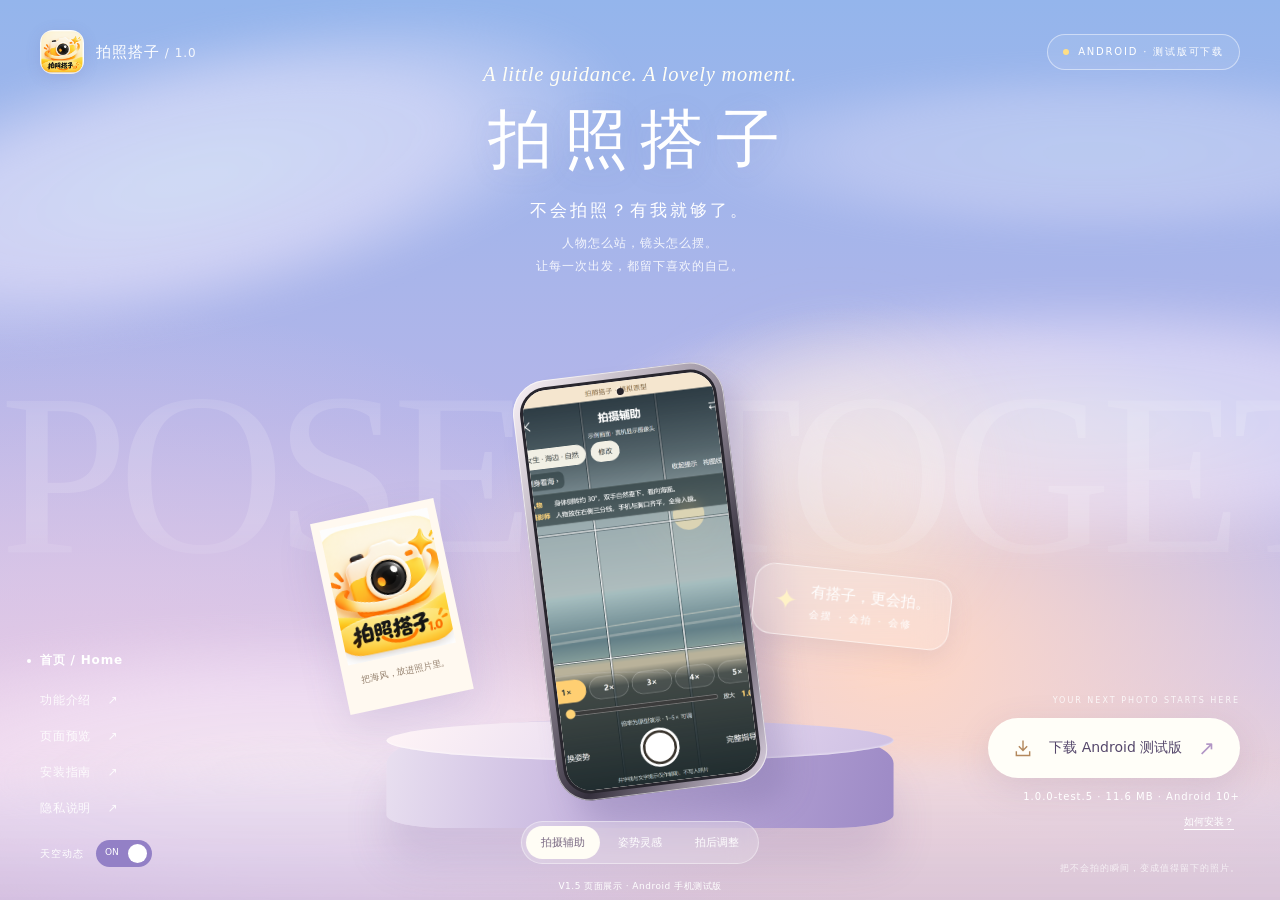
==== index.html @ 0b6800fc "Serve official website from the configured GitHub Pages root" ====
<!doctype html>
<html lang="zh-CN"><head><meta charset="utf-8"><meta name="viewport" content="width=device-width,initial-scale=1,viewport-fit=cover"><meta name="theme-color" content="#aca8df"><meta name="description" content="拍照搭子1.0，不会拍照？有我就够了。了解 Android V1 的姿势推荐、构图辅助和拍后调整，查看原型预览与安装包发布状态。"><title>拍照搭子1.0 · 不会拍照？有我就够了。</title><link rel="icon" href="assets/icon.png"><link rel="stylesheet" href="style.css"></head>
<body><main class="stage" id="home"><div class="sky" aria-hidden="true"><div class="cloud c1"></div><div class="cloud c2"></div><div class="cloud c3"></div><div class="cloud c4"></div><div class="sun"></div><div class="horizon"></div></div><div class="marquee" aria-hidden="true"><div>POSE · TOGETHER · CAPTURE · POSE · TOGETHER · CAPTURE ·&nbsp; POSE · TOGETHER · CAPTURE ·</div></div>
<header class="topbar"><a class="brand" href="#home"><img src="assets/icon.png" alt="拍照搭子图标"><span>拍照搭子<span class="brand-version"> / 1.0</span></span></a><span class="release"><i></i> ANDROID · 手机测试版</span></header>
<section class="intro"><p class="eyebrow">A little guidance. A lovely moment.</p><h1>拍照搭子</h1><p class="slogan">不会拍照？有我就够了。</p><p class="role">人物怎么站，镜头怎么摆。<br>让每一次出发，都留下喜欢的自己。</p></section>
<div class="scene"><div class="pedestal"><div class="pedestal-top"></div></div><div class="mini-photo"><img src="assets/icon.png" alt="拍照搭子品牌图标"><span>把海风，放进照片里。</span></div><div class="phone" aria-label="APP 原型页面展示"><div class="phone-inner"><img id="phone-screen" src="assets/camera.png" alt="拍摄辅助原型页面"><span class="phone-camera" aria-hidden="true"></span></div></div><div class="float-note"><span>✦</span><div>有搭子，更会拍。<small>会摆 · 会拍 · 会修</small></div></div><div class="screen-switch" aria-label="切换原型展示"><button class="active" data-screen="0" aria-pressed="true">拍摄辅助</button><button data-screen="1" aria-pressed="false">姿势灵感</button><button data-screen="2" aria-pressed="false">拍后调整</button></div><p class="preview-label">V1.5 页面展示 · Android 手机测试版</p></div>
<nav class="nav" aria-label="官网导航"><a class="home" href="#home">首页 / Home</a><button data-dialog="features">功能介绍 <span>↗</span></button><button data-dialog="gallery">页面预览 <span>↗</span></button><button data-dialog="install">安装指南 <span>↗</span></button><button data-dialog="privacy">隐私说明 <span>↗</span></button><div class="motion-setting"><label for="motion-toggle">天空动态</label><button id="motion-toggle" role="switch" aria-checked="true" aria-label="开启或关闭天空动画"><span class="switch-word">ON</span><i></i></button></div></nav>
<section class="download-area" aria-label="Android 安装包下载"><span class="download-eyebrow">YOUR NEXT PHOTO STARTS HERE</span><button class="download-button" data-download disabled><svg width="20" height="20" viewBox="0 0 24 24" fill="none" stroke="currentColor" stroke-width="1.7" aria-hidden="true"><path d="M12 3v12m-5-5 5 5 5-5M4 16v5h16v-5"/></svg><span data-download-label>正在检查测试安装包</span><span class="arrow">↗</span></button><p id="release-info">Android 10 及以上 · 正在检查下载文件</p><button class="text-link" data-dialog="install">如何安装？</button></section>
<div class="corner-note">把不会拍的瞬间，变成值得留下的照片。</div></main>
<dialog id="features"><button class="close" aria-label="关闭">×</button><p class="dialog-eyebrow">MADE FOR YOUR MOMENTS</p><h2>每一张，都有搭子。</h2><p class="muted">当前提供 Android 手机测试版，可下载安装体验。姿势教学图片仍有示例素材，部分功能仍在验证中。</p><div class="feature-list"><article><span>01</span><div><h3>先找到适合你的姿势</h3><p>选择人物、场景与风格，查看姿势参考与手脚、视线指导。喜欢的姿势可以收藏。</p></div></article><article><span>02</span><div><h3>告诉你怎么拍</h3><p>参考人物站位、摄影师距离、手机高度与构图线。拍摄时可以换姿势，也可以快速修改设置。</p></div></article><article><span>03</span><div><h3>拍完，自然地优化一下</h3><p>照片和调整控件同屏。亮度、对比度、饱和度、色温，以及局部肤色与轻量磨皮，让细节保持自然。</p></div></article></div><p class="footnote">肤色与磨皮已接入 Android 本地处理。相机提供 1–5× 变焦和井字构图线，效果与兼容性需在实际手机验证。V1 不包含实时动作评分、瘦脸或五官重塑。</p><button class="dialog-action" data-dialog="gallery">看看页面预览 →</button></dialog>
<dialog id="gallery" class="gallery-dialog"><button class="close" aria-label="关闭">×</button><p class="dialog-eyebrow">A FIRST LOOK</p><h2>从灵感，到喜欢的照片。</h2><p class="muted">原型页面示例，部分教学图片为占位素材。</p><div class="gallery-grid"><figure><img src="assets/camera.png" alt="拍摄辅助页面" loading="lazy"><figcaption>01 / 井字构图辅助</figcaption></figure><figure><img src="assets/camera.png" alt="拍摄辅助页面" loading="lazy"><figcaption>02 / 跟着指导拍</figcaption></figure><figure><img src="assets/edit.png" alt="拍后磨皮与基础调整页面" loading="lazy"><figcaption>03 / 自然地调整</figcaption></figure></div></dialog>
<dialog id="install"><button class="close" aria-label="关闭">×</button><p class="dialog-eyebrow">READY WHEN YOU ARE</p><h2>三个步骤，开始拍照。</h2><div class="availability"><span class="status-dot"></span><p id="install-status">正在检查 Android 测试安装包。</p></div><ol class="install-steps"><li><h3>下载测试版 APK</h3><p>在安卓手机浏览器打开官网，从下载按钮获取测试安装包。</p></li><li><h3>打开安装包</h3><p>在浏览器下载列表找到 APK。按手机系统提示允许当前来源安装应用，再完成安装。</p></li><li><h3>开启相机，开始拍照</h3><p>第一次使用拍照功能时，按提示允许相机权限；不授权仍可浏览姿势。</p></li></ol><p class="footnote">APK 适用于 Android，iPhone 无法安装。最低 Android 10。当前为测试签名的调试包；已安装此前测试版可直接覆盖安装，保留本机收藏和方案。</p><button class="dialog-action" data-download disabled><span data-download-label>正在检查安装包</span></button></dialog>
<dialog id="privacy"><button class="close" aria-label="关闭">×</button><p class="dialog-eyebrow">YOUR PHOTOS, YOUR MOMENTS</p><h2>关于你的照片。</h2><p>本官网用于产品介绍与发布信息展示，不要求登录，也不提供照片上传入口。页面图片是产品原型演示素材。</p><p>当前测试版在本机保存收藏、历史与设置，人脸处理在手机本地执行，没有照片上传接口。相机权限用于实时取景与拍摄；导入照片使用系统选择器，保存到 Pictures/拍照搭子，不申请麦克风或读取全部相册权限。</p><p>官网未加入广告或访问统计脚本，页面资源与安装包配置从本站加载。托管服务可能处理提供网页所必需的访问日志。当前为手机测试版，尚未发布正式应用商店版本。</p><p class="footnote">产品版本：拍照搭子1.0 · 首发平台：Android</p></dialog>
<script src="app.js"></script></body></html>
---- style.css ----
:root{--ink:#29283c;--white:#fff;--lavender:#bbb2e6;--yellow:#ffd063;--coral:#ee836b;--u:min(1px,calc(100vw / 1440),calc(100dvh / 880))}*{box-sizing:border-box}html,body{margin:0;background:#a9b0e5;color:var(--ink);font-family:"Microsoft YaHei",system-ui,sans-serif}body{-webkit-font-smoothing:antialiased}button,a,input{font:inherit}button,a{-webkit-tap-highlight-color:transparent}button{cursor:pointer}button:disabled{cursor:default}button:focus-visible,a:focus-visible{outline:3px solid #ffc950;outline-offset:5px}button{border:0;background:transparent}a{color:inherit;text-decoration:none}.stage{position:relative;min-height:100dvh;overflow:hidden;isolation:isolate}.sky{position:absolute;inset:0;z-index:-3;background:radial-gradient(ellipse at 70% 73%,#ffd8c6 0,transparent 38%),radial-gradient(ellipse at 7% 93%,#e8c9e4,transparent 45%),linear-gradient(180deg,#94b5ec 0%,#b4b5e9 47%,#d3c6e9 75%,#f5d9d4 100%)}.cloud{position:absolute;filter:blur(14px);opacity:.53;border-radius:50%;background:radial-gradient(ellipse,#ffffffea 8%,#fcf1ffe0 40%,transparent 70%);animation:cloud-drift 35s ease-in-out infinite alternate}.c1{width:70%;height:32%;top:4%;left:-20%;transform:rotate(-13deg)}.c2{width:80%;height:30%;top:32%;right:-25%;animation-delay:-13s}.c3{width:85%;height:35%;bottom:-4%;left:-20%;animation-delay:-22s}.c4{width:65%;height:20%;top:7%;right:-18%;opacity:.3}.sun{position:absolute;right:25%;top:40%;width:250px;height:250px;background:#fff6d84a;border-radius:50%;filter:blur(45px)}.horizon{position:absolute;width:150%;height:24%;bottom:-8%;left:-25%;border-radius:50%;background:linear-gradient(#eee4f56b,#ada0d58c);filter:blur(15px)}@keyframes cloud-drift{to{translate:8% 12px}}.marquee{position:absolute;z-index:-2;inset:40% 0 auto;height:230px;overflow:hidden;pointer-events:none;mask-image:linear-gradient(transparent,#000 25%,#000 70%,transparent)}.marquee div{white-space:nowrap;font-family:Georgia,serif;font-size:clamp(120px,18vw,270px);color:#ffffff26;line-height:1;letter-spacing:-10px;width:max-content;animation:marquee 85s linear infinite}@keyframes marquee{to{transform:translateX(-38%)}}.topbar{position:absolute;inset:30px 40px auto;display:flex;justify-content:space-between;align-items:center;color:white;z-index:3}.brand{display:flex;align-items:center;gap:12px;font-size:15px;letter-spacing:1px}.brand img{width:44px;height:44px;border-radius:13px;box-shadow:0 3px 15px #6a629d25}.brand-version{color:#ffffffe0;font-size:12px}.release{padding:10px 15px;border:1px solid #ffffff7a;border-radius:30px;background:#ffffff15;font-size:10px;letter-spacing:1.8px;display:flex;align-items:center;gap:9px}.release i,.status-dot{width:6px;height:6px;border-radius:50%;background:#ffdf85}.intro{position:absolute;top:7%;left:0;right:0;text-align:center;color:white;z-index:1}.eyebrow{font-family:Georgia,serif;font-style:italic;font-size:clamp(15px,1.6vw,23px);margin:0 0 10px;letter-spacing:.8px;color:#fffef5}.intro h1{font-family:"STSong","SimSun",serif;font-size:clamp(48px,5vw,72px);font-weight:400;letter-spacing:12px;margin:0 0 16px;text-shadow:0 5px 30px #7474a520}.slogan{font-size:17px;letter-spacing:3px;margin:0 0 10px}.role{font-size:12px;color:#ffffffe0;line-height:1.9;letter-spacing:1px;margin:0}.scene{position:absolute;left:50%;bottom:36px;transform:translateX(-50%);width:calc(700 * var(--u));height:calc(550 * var(--u));min-width:430px}.pedestal{position:absolute;left:50%;bottom:calc(40 * var(--u));transform:translateX(-50%);width:calc(570 * var(--u));height:calc(122 * var(--u));border-radius:40% 40% 12% 12%;background:linear-gradient(100deg,#e9e0f0,#c7b6df 40%,#9d8ac6);box-shadow:0 35px 40px #6955922b}.pedestal-top{position:absolute;inset:0 0 auto;height:38%;border-radius:50%;background:linear-gradient(125deg,#fff5f7,#e0d2ed 65%,#cec0e3);box-shadow:inset 0 -1px 2px #ffffff80}.phone{position:absolute;left:50%;bottom:calc(80 * var(--u));width:calc(238 * var(--u));aspect-ratio:9/18;transform:translateX(-50%) rotate(-7deg);padding:7px;border-radius:34px;background:linear-gradient(130deg,#f9f2f7,#a49ba9 36%,#35303d 67%,#e0d5e5);box-shadow:18px 26px 30px #675b9540,inset 0 0 0 1px #fff9}.phone-inner{position:relative;width:100%;height:100%;border:3px solid #28262e;border-radius:27px;overflow:hidden;background:#fffaf3}.phone-inner>img{display:block;width:100%;height:100%;object-fit:cover;object-position:center}.phone-camera{position:absolute;top:7px;left:50%;width:7px;height:7px;background:#28252c;border-radius:50%;box-shadow:0 0 0 2px #ffffff2a}.mini-photo{position:absolute;left:0;bottom:calc(180 * var(--u));width:calc(142 * var(--u));padding:8px 8px 25px;background:#fff9f0;transform:rotate(-12deg);box-shadow:0 15px 40px #655b8f25;z-index:-1}.mini-photo img{width:100%;aspect-ratio:4/5;object-fit:cover}.mini-photo span{font-size:9px;display:block;text-align:center;margin-top:7px;color:#95816e}.float-note{position:absolute;right:calc(0 * var(--u));bottom:calc(250 * var(--u));display:flex;align-items:center;gap:13px;background:#ffffff25;border:1px solid #ffffff8a;backdrop-filter:blur(18px);padding:15px 20px;border-radius:20px;transform:rotate(6deg);color:white;font-size:15px;box-shadow:0 10px 25px #776b9720}.float-note>span{font-size:28px;color:#fff2c7}.float-note small{display:block;font-size:10px;margin-top:6px;letter-spacing:2px}.screen-switch{position:absolute;bottom:0;left:50%;transform:translateX(-50%);display:flex;gap:3px;padding:4px;background:#ffffff37;border:1px solid #ffffff6a;backdrop-filter:blur(14px);border-radius:25px;white-space:nowrap}.screen-switch button{border-radius:22px;padding:9px 15px;color:white;font-size:11px}.screen-switch button.active{background:#fffdf5;color:#776681}.preview-label{position:absolute;bottom:-29px;left:0;right:0;margin:0;text-align:center;font-size:9px;color:#fff;letter-spacing:.5px}.nav{position:absolute;bottom:33px;left:40px;display:flex;flex-direction:column;gap:7px;color:white;z-index:2;align-items:flex-start;font-size:12px}.nav>a,.nav>button{padding:6px 0;min-height:29px;color:#ffffffdf;letter-spacing:.8px;position:relative}.nav>button:hover{color:#fff;translate:3px}.nav .home{font-weight:bold;color:#fff;margin-bottom:4px}.nav .home:before{content:"";width:4px;height:4px;border-radius:50%;background:white;position:absolute;left:-13px;top:45%}.nav>button span{margin-left:12px}.motion-setting{display:flex;align-items:center;gap:12px;margin-top:10px;font-size:10px;letter-spacing:1px}.motion-setting button{background:#9380c6;width:56px;height:27px;border-radius:20px;position:relative;color:white;font-size:9px;padding:0;text-align:left}.motion-setting i{position:absolute;left:32px;top:4px;width:19px;height:19px;border-radius:50%;background:white;transition:left .25s}.switch-word{position:absolute;left:9px;top:7px}.motion-setting button[aria-checked=false] i{left:4px}.motion-setting button[aria-checked=false] .switch-word{left:27px}.download-area{position:absolute;right:40px;bottom:63px;text-align:right;z-index:2;color:white}.download-eyebrow{display:block;font-size:8px;letter-spacing:2px;margin-bottom:13px;opacity:.8}.download-button{display:inline-flex;align-items:center;gap:16px;background:#fffef8;color:#55476b;padding:18px 25px;border-radius:35px;box-shadow:0 10px 35px #65538125;min-height:56px;font-size:14px}.download-button:disabled{opacity:.9}.download-button:not(:disabled):hover{background:#fff0ce;transform:translateY(-3px)}.download-button svg{color:#b3885c}.download-button .arrow{font-size:20px;color:#b195c5}.download-area p{font-size:10px;letter-spacing:1px;margin:13px 0 5px}.text-link{font-size:10px;text-decoration:underline;text-underline-offset:4px;color:white;min-height:30px}.corner-note{position:absolute;right:40px;bottom:25px;font-size:9px;letter-spacing:1px;color:#ffffffb8}dialog{border:1px solid #fff;border-radius:26px;padding:32px;width:min(540px,calc(100vw - 30px));max-height:85dvh;overflow:auto;background:#fcf9f5;color:var(--ink);box-shadow:0 40px 120px #51427650}dialog::backdrop{background:#59467550;backdrop-filter:blur(12px)}.close{position:absolute;top:15px;right:15px;width:40px;height:40px;border-radius:50%;background:#eae4f0;color:#796c8a;font-size:22px}.dialog-eyebrow{font-size:9px;letter-spacing:2px;color:#b1905a;margin:5px 0 15px}dialog h2{font-family:"STSong","SimSun",serif;font-weight:400;font-size:30px;margin:0 0 16px}dialog p{font-size:13px;line-height:1.9;color:#83758e}dialog .muted{font-size:11px}.feature-list{display:grid;gap:12px;margin-top:20px}.feature-list article{display:flex;gap:16px;padding:18px;background:white;border-radius:17px}.feature-list article>span{font-family:Georgia,serif;font-size:25px;color:#c5a574}.feature-list h3,.install-steps h3{font-size:13px;margin:0 0 5px;font-weight:600}.feature-list p{font-size:11px;margin:0}.footnote{font-size:10px!important;color:#a194ac!important;margin-top:20px}.dialog-action{display:block;width:100%;padding:15px;border-radius:17px;background:#ffd46f;color:#544333;margin-top:20px;font-size:13px}.dialog-action:disabled{opacity:.6}.gallery-dialog{width:min(900px,calc(100vw - 30px))}.gallery-grid{display:grid;grid-template-columns:repeat(3,minmax(0,1fr));gap:20px}.gallery-grid figure{margin:0}.gallery-grid img{display:block;width:100%;border-radius:15px;border:1px solid #e5ddeb}.gallery-grid figcaption{font-size:11px;color:#94879d;margin:12px 0;text-align:center}.install-steps{padding-left:22px;margin-top:25px}.install-steps li{padding-left:8px;margin-bottom:20px}.install-steps li::marker{color:#b58d62}.install-steps p{font-size:12px;margin:5px 0 0}.availability{background:#f3eaf6;border-radius:13px;padding:10px 14px;display:flex;align-items:center;gap:10px}.availability p{margin:0;font-size:11px}.availability .status-dot{background:#c3a3dc}.motion-off .cloud,.motion-off .marquee div{animation-play-state:paused}
@media(min-width:900px) and (max-height:720px){.intro{top:7%}.intro h1{font-size:52px;margin-bottom:10px}.eyebrow{font-size:18px}.role{font-size:11px}.slogan{font-size:14px}.scene{bottom:32px}.topbar{inset:20px 30px auto}.nav{bottom:20px;left:30px;font-size:11px;gap:4px}.download-area{right:30px;bottom:48px}.corner-note{right:30px;bottom:15px}.phone{border-radius:27px;padding:5px}.phone-inner{border-radius:22px}}
@media(max-width:1000px) and (min-width:700px){.scene{min-width:370px}.float-note{right:-5px;font-size:12px;padding:10px 12px}.mini-photo{left:-10px}.download-area{right:25px;bottom:38px}.download-button{font-size:11px;padding:15px;gap:8px}.download-eyebrow{display:none}.nav{left:25px;font-size:11px}.intro{top:12%}.topbar{inset:24px 25px auto}.corner-note{display:none}}
@media(max-width:699px){:root{--u:clamp(.7px,calc(100vw / 480),1px)}.stage{min-height:100dvh;display:flex;flex-direction:column;align-items:center;padding:calc(18px + env(safe-area-inset-top)) 22px calc(20px + env(safe-area-inset-bottom));gap:24px}.topbar{position:relative;inset:auto;width:100%;gap:8px}.brand{font-size:12px;gap:8px}.brand img{width:36px;height:36px}.brand-version{font-size:10px}.release{font-size:8px;letter-spacing:.6px;padding:8px 10px}.intro{position:relative;inset:auto;width:100%;margin-top:9px}.eyebrow{font-size:15px;margin-bottom:8px}.intro h1{font-size:52px;letter-spacing:7px;margin-bottom:14px}.slogan{font-size:14px;letter-spacing:1.5px}.role{font-size:11px}.scene{position:relative;inset:auto;transform:none;width:100%;min-width:0;height:calc(580 * var(--u));flex-shrink:0;margin-top:-2px}.phone{width:calc(238 * var(--u));bottom:calc(92 * var(--u));border-radius:28px;padding:5px}.phone-inner{border-radius:23px}.pedestal{width:calc(370 * var(--u));height:calc(76 * var(--u));bottom:calc(63 * var(--u))}.mini-photo{width:calc(90 * var(--u));left:calc(50% - 165 * var(--u));bottom:calc(210 * var(--u));padding:5px 5px 14px}.mini-photo span{font-size:6px}.float-note{right:calc(50% - 177 * var(--u));bottom:calc(290 * var(--u));font-size:10px;padding:9px 10px;border-radius:13px;gap:6px}.float-note>span{font-size:18px}.float-note small{font-size:7px;letter-spacing:.5px}.screen-switch{bottom:calc(12 * var(--u))}.screen-switch button{min-height:38px;padding:7px 13px;font-size:10px}.preview-label{bottom:-14px;font-size:8px}.download-area{position:relative;inset:auto;text-align:center;width:100%;margin-top:10px}.download-eyebrow{font-size:8px;margin-bottom:10px}.download-button{width:100%;justify-content:center;font-size:14px;min-height:56px;padding:15px 16px;gap:13px}.download-area p{font-size:10px}.text-link{min-height:40px;font-size:11px}.nav{position:relative;inset:auto;flex-direction:row;justify-content:center;flex-wrap:wrap;column-gap:20px;row-gap:0;font-size:11px;width:100%;order:5}.nav>button{min-height:44px}.nav .home{display:none}.nav>button span{margin-left:4px}.motion-setting{justify-content:center;flex-basis:100%;margin-top:5px;min-height:40px;font-size:11px}.corner-note{position:relative;inset:auto;font-size:8px;order:6;letter-spacing:.5px}.marquee{top:38%;height:200px}.marquee div{font-size:145px}.c1{width:140%}.c2{width:150%}.gallery-grid{gap:10px}.gallery-grid figcaption{font-size:9px}.gallery-dialog{padding:25px 18px}dialog{padding:30px 22px}.gallery-grid{grid-template-columns:repeat(2,minmax(0,1fr))}.gallery-grid figure:last-child{grid-column:1/-1;width:50%;justify-self:center}}
@media(max-width:359px){.stage{padding-left:16px;padding-right:16px}.intro h1{font-size:46px}.release{font-size:7px;letter-spacing:0}.brand-version{display:none}.float-note{display:none}}
@media(prefers-reduced-motion:reduce){*,*::before,*::after{animation:none!important;transition:none!important;scroll-behavior:auto!important}}
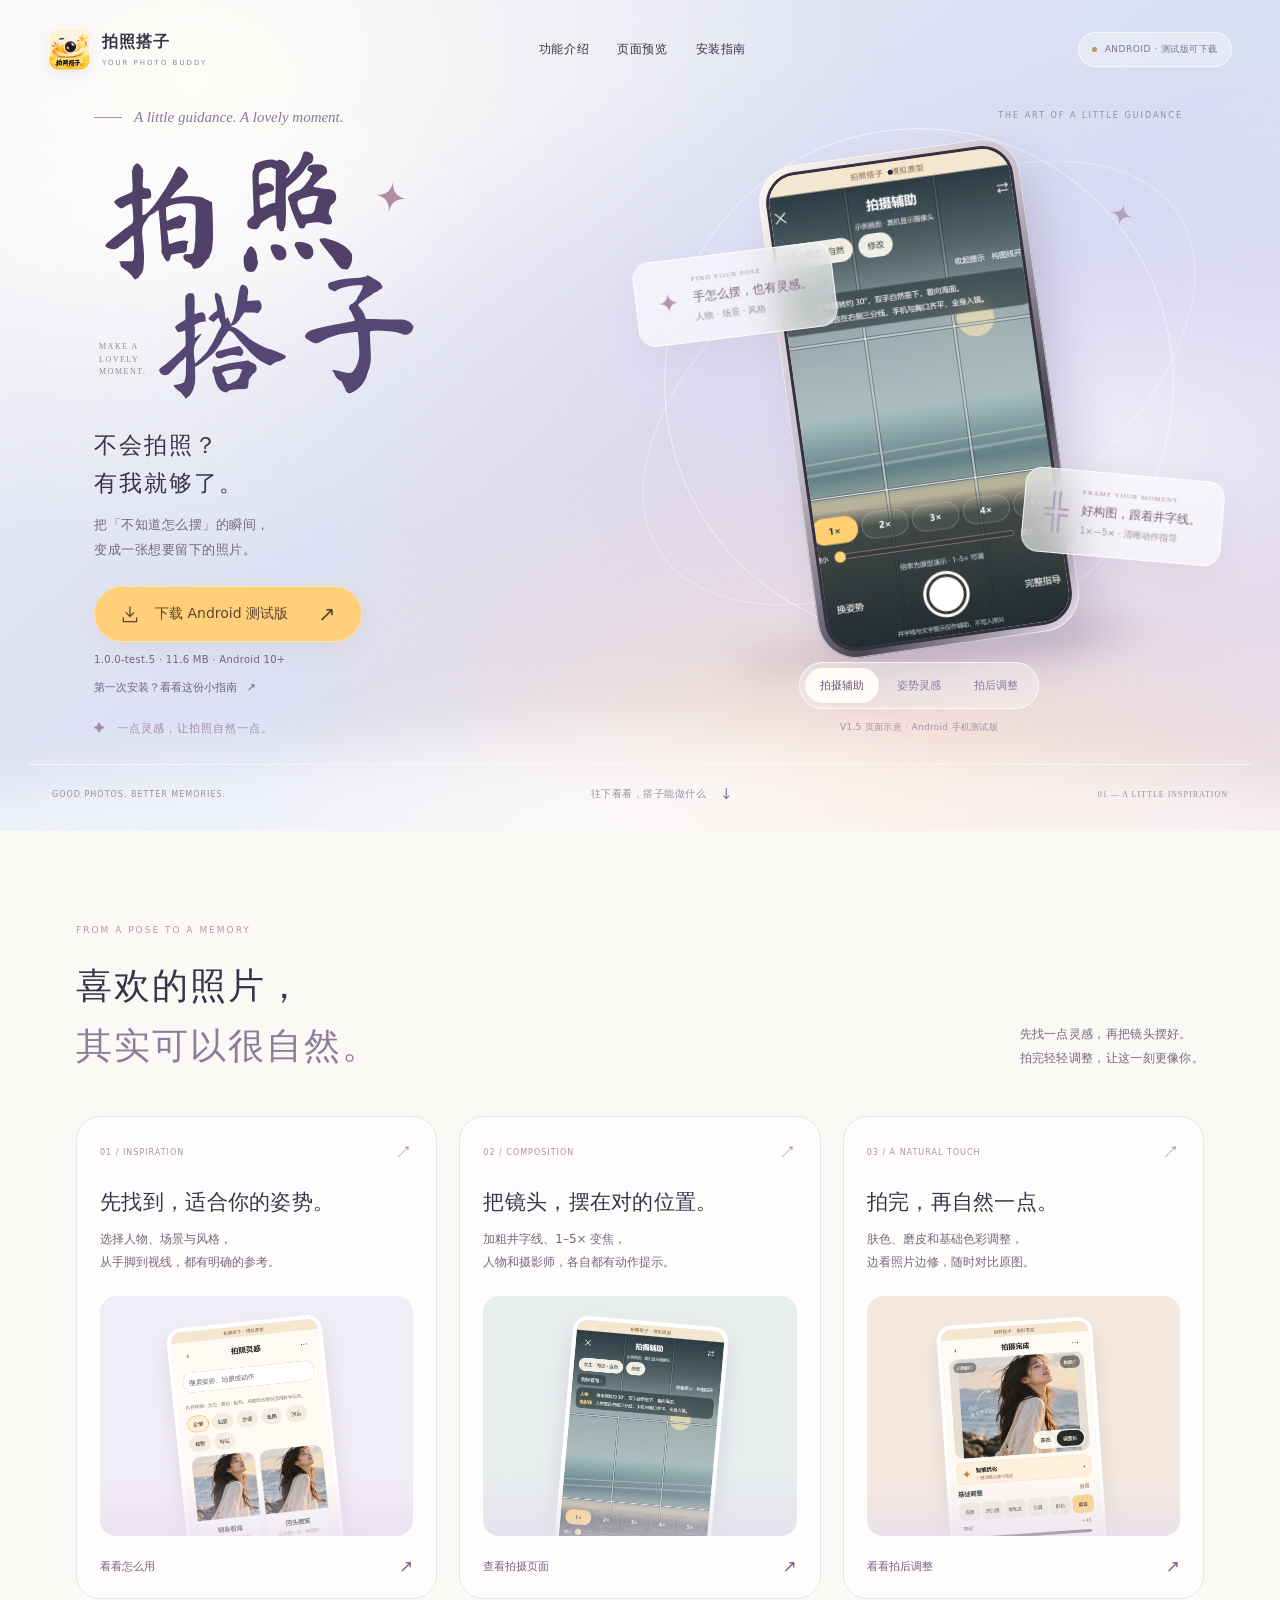
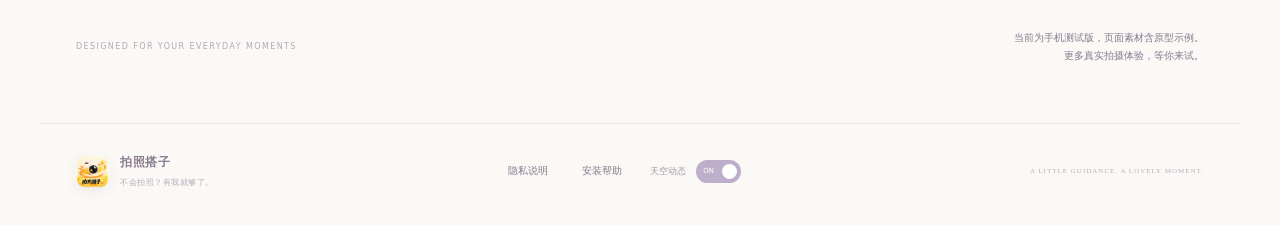
==== commit ac9223ab: "Refine official website with artistic typography, product storytelling and responsive layout" ====
--- a/index.html
+++ b/index.html
@@ -1,14 +1,16 @@
 <!doctype html>
-<html lang="zh-CN"><head><meta charset="utf-8"><meta name="viewport" content="width=device-width,initial-scale=1,viewport-fit=cover"><meta name="theme-color" content="#aca8df"><meta name="description" content="拍照搭子1.0，不会拍照？有我就够了。了解 Android V1 的姿势推荐、构图辅助和拍后调整，查看原型预览与安装包发布状态。"><title>拍照搭子1.0 · 不会拍照？有我就够了。</title><link rel="icon" href="assets/icon.png"><link rel="stylesheet" href="style.css"></head>
-<body><main class="stage" id="home"><div class="sky" aria-hidden="true"><div class="cloud c1"></div><div class="cloud c2"></div><div class="cloud c3"></div><div class="cloud c4"></div><div class="sun"></div><div class="horizon"></div></div><div class="marquee" aria-hidden="true"><div>POSE · TOGETHER · CAPTURE · POSE · TOGETHER · CAPTURE ·&nbsp; POSE · TOGETHER · CAPTURE ·</div></div>
-<header class="topbar"><a class="brand" href="#home"><img src="assets/icon.png" alt="拍照搭子图标"><span>拍照搭子<span class="brand-version"> / 1.0</span></span></a><span class="release"><i></i> ANDROID · 手机测试版</span></header>
-<section class="intro"><p class="eyebrow">A little guidance. A lovely moment.</p><h1>拍照搭子</h1><p class="slogan">不会拍照？有我就够了。</p><p class="role">人物怎么站，镜头怎么摆。<br>让每一次出发，都留下喜欢的自己。</p></section>
-<div class="scene"><div class="pedestal"><div class="pedestal-top"></div></div><div class="mini-photo"><img src="assets/icon.png" alt="拍照搭子品牌图标"><span>把海风，放进照片里。</span></div><div class="phone" aria-label="APP 原型页面展示"><div class="phone-inner"><img id="phone-screen" src="assets/camera.png" alt="拍摄辅助原型页面"><span class="phone-camera" aria-hidden="true"></span></div></div><div class="float-note"><span>✦</span><div>有搭子，更会拍。<small>会摆 · 会拍 · 会修</small></div></div><div class="screen-switch" aria-label="切换原型展示"><button class="active" data-screen="0" aria-pressed="true">拍摄辅助</button><button data-screen="1" aria-pressed="false">姿势灵感</button><button data-screen="2" aria-pressed="false">拍后调整</button></div><p class="preview-label">V1.5 页面展示 · Android 手机测试版</p></div>
-<nav class="nav" aria-label="官网导航"><a class="home" href="#home">首页 / Home</a><button data-dialog="features">功能介绍 <span>↗</span></button><button data-dialog="gallery">页面预览 <span>↗</span></button><button data-dialog="install">安装指南 <span>↗</span></button><button data-dialog="privacy">隐私说明 <span>↗</span></button><div class="motion-setting"><label for="motion-toggle">天空动态</label><button id="motion-toggle" role="switch" aria-checked="true" aria-label="开启或关闭天空动画"><span class="switch-word">ON</span><i></i></button></div></nav>
-<section class="download-area" aria-label="Android 安装包下载"><span class="download-eyebrow">YOUR NEXT PHOTO STARTS HERE</span><button class="download-button" data-download disabled><svg width="20" height="20" viewBox="0 0 24 24" fill="none" stroke="currentColor" stroke-width="1.7" aria-hidden="true"><path d="M12 3v12m-5-5 5 5 5-5M4 16v5h16v-5"/></svg><span data-download-label>正在检查测试安装包</span><span class="arrow">↗</span></button><p id="release-info">Android 10 及以上 · 正在检查下载文件</p><button class="text-link" data-dialog="install">如何安装？</button></section>
-<div class="corner-note">把不会拍的瞬间，变成值得留下的照片。</div></main>
+<html lang="zh-CN"><head><meta charset="utf-8"><meta name="viewport" content="width=device-width,initial-scale=1,viewport-fit=cover"><meta name="theme-color" content="#eeedf8"><meta name="description" content="拍照搭子1.0，不会拍照？有我就够了。姿势灵感、井字构图与自然修图，下载 Android 手机测试版。"><title>拍照搭子1.0 · 不会拍照？有我就够了。</title><link rel="icon" href="assets/icon.png"><link rel="preload" href="assets/fonts/pose-title.ttf" as="font" type="font/ttf" crossorigin><link rel="stylesheet" href="style.css?v=20261013-ui2"></head>
+<body><a class="skip-link" href="#download">跳到安装包下载</a><main>
+<section class="stage" id="home"><div class="sky" aria-hidden="true"><div class="cloud c1"></div><div class="cloud c2"></div><div class="cloud c3"></div><div class="horizon"></div></div>
+<header class="topbar"><a class="brand" href="#home"><img src="assets/icon.png" alt="拍照搭子图标"><span>拍照搭子<small>YOUR PHOTO BUDDY</small></span></a><nav class="nav" aria-label="官网导航"><button data-dialog="features">功能介绍</button><button data-dialog="gallery">页面预览</button><button data-dialog="install">安装指南</button></nav><span class="release"><i></i> ANDROID · 手机测试版</span></header>
+<div class="hero"><section class="intro"><p class="eyebrow"><span class="eyebrow-line"></span>A little guidance. A lovely moment.</p><div class="title-lockup"><h1 aria-label="拍照搭子"><span>拍照</span><span class="title-second">搭子</span></h1><span class="title-star"><svg viewBox="0 0 40 40" aria-hidden="true"><path d="M20 2C20 14 14 20 2 20C14 20 20 26 20 38C20 26 26 20 38 20C26 20 20 14 20 2Z"/></svg></span><span class="title-side" aria-hidden="true">MAKE A<br>LOVELY<br>MOMENT.</span></div><p class="slogan">不会拍照？<br><strong>有我就够了。</strong></p><p class="role">把「不知道怎么摆」的瞬间，<br>变成一张想要留下的照片。</p>
+<section class="download-area" id="download" aria-label="Android 安装包下载"><button class="download-button" data-download disabled><svg width="20" height="20" viewBox="0 0 24 24" fill="none" stroke="currentColor" stroke-width="1.5" aria-hidden="true"><path d="M12 3v12m-5-5 5 5 5-5M4 16v5h16v-5"/></svg><span data-download-label>正在检查安装包</span><span class="arrow">↗</span></button><p id="release-info">Android 10 及以上 · 正在检查下载文件</p><button class="text-link" data-dialog="install">第一次安装？看看这份小指南 <span>↗</span></button></section><p class="hero-note"><span>✦</span> 一点灵感，让拍照自然一点。</p></section>
+<div class="scene"><div class="orbit orbit-one" aria-hidden="true"></div><div class="orbit orbit-two" aria-hidden="true"></div><span class="scene-label">THE ART OF A LITTLE GUIDANCE</span><div class="phone-shadow" aria-hidden="true"></div><div class="phone" aria-label="APP 原型页面展示"><div class="phone-inner"><img id="phone-screen" src="assets/camera.png" alt="拍摄辅助原型页面"><span class="phone-camera" aria-hidden="true"></span></div></div><div class="float-note pose-note"><span class="note-icon"><svg viewBox="0 0 40 40" aria-hidden="true"><path d="M20 2C20 14 14 20 2 20C14 20 20 26 20 38C20 26 26 20 38 20C26 20 20 14 20 2Z"/></svg></span><div><small>FIND YOUR POSE</small><b>手怎么摆，也有灵感。</b><span class="note-caption">人物 · 场景 · 风格</span></div></div><div class="float-note camera-note"><span class="grid-icon" aria-hidden="true">╬</span><div><small>FRAME YOUR MOMENT</small><b>好构图，跟着井字线。</b><span class="note-caption">1×—5× · 清晰动作指导</span></div></div><span class="scene-star"><svg viewBox="0 0 40 40" aria-hidden="true"><path d="M20 2C20 14 14 20 2 20C14 20 20 26 20 38C20 26 26 20 38 20C26 20 20 14 20 2Z"/></svg></span><div class="screen-switch" aria-label="切换原型展示"><button class="active" data-screen="0" aria-pressed="true">拍摄辅助</button><button data-screen="1" aria-pressed="false">姿势灵感</button><button data-screen="2" aria-pressed="false">拍后调整</button></div><p class="preview-label">V1.5 页面示意 · Android 手机测试版</p></div></div>
+<div class="hero-bottom"><span class="bottom-note">GOOD PHOTOS. BETTER MEMORIES.</span><a href="#experience" class="explore">往下看看，搭子能做什么 <span>↓</span></a><span class="bottom-mark">01 — A LITTLE INSPIRATION</span></div></section>
+<section class="experience" id="experience"><div class="section-heading"><div><p class="section-eyebrow">FROM A POSE TO A MEMORY</p><h2>喜欢的照片，<br><em>其实可以很自然。</em></h2></div><p>先找一点灵感，再把镜头摆好。<br>拍完轻轻调整，让这一刻更像你。</p></div><div class="feature-grid"><article class="feature-card"><div class="feature-top"><span>01 / INSPIRATION</span><span>↗</span></div><h3>先找到，适合你的姿势。</h3><p>选择人物、场景与风格，<br>从手脚到视线，都有明确的参考。</p><div class="feature-visual library-visual"><img src="assets/library.png" alt="姿势库原型页面" loading="lazy"></div><button data-dialog="features">看看怎么用 <span>↗</span></button></article><article class="feature-card"><div class="feature-top"><span>02 / COMPOSITION</span><span>↗</span></div><h3>把镜头，摆在对的位置。</h3><p>加粗井字线、1–5× 变焦，<br>人物和摄影师，各自都有动作提示。</p><div class="feature-visual camera-visual"><img src="assets/camera.png" alt="拍摄辅助原型页面" loading="lazy"></div><button data-dialog="gallery">查看拍摄页面 <span>↗</span></button></article><article class="feature-card"><div class="feature-top"><span>03 / A NATURAL TOUCH</span><span>↗</span></div><h3>拍完，再自然一点。</h3><p>肤色、磨皮和基础色彩调整，<br>边看照片边修，随时对比原图。</p><div class="feature-visual edit-visual"><img src="assets/edit.png" alt="照片调整原型页面" loading="lazy"></div><button data-dialog="gallery">看看拍后调整 <span>↗</span></button></article></div><div class="experience-note"><span>DESIGNED FOR YOUR EVERYDAY MOMENTS</span><p>当前为手机测试版，页面素材含原型示例。<br>更多真实拍摄体验，等你来试。</p></div></section>
+<footer class="footer"><a class="brand footer-brand" href="#home"><img src="assets/icon.png" alt=""><span>拍照搭子<small>不会拍照？有我就够了。</small></span></a><div class="footer-links"><button data-dialog="privacy">隐私说明</button><button data-dialog="install">安装帮助</button><div class="motion-setting"><label for="motion-toggle">天空动态</label><button id="motion-toggle" role="switch" aria-checked="true" aria-label="开启或关闭天空动画"><span class="switch-word">ON</span><i></i></button></div></div><span class="footer-end">A LITTLE GUIDANCE. A LOVELY MOMENT.</span></footer></main>
 <dialog id="features"><button class="close" aria-label="关闭">×</button><p class="dialog-eyebrow">MADE FOR YOUR MOMENTS</p><h2>每一张，都有搭子。</h2><p class="muted">当前提供 Android 手机测试版，可下载安装体验。姿势教学图片仍有示例素材，部分功能仍在验证中。</p><div class="feature-list"><article><span>01</span><div><h3>先找到适合你的姿势</h3><p>选择人物、场景与风格，查看姿势参考与手脚、视线指导。喜欢的姿势可以收藏。</p></div></article><article><span>02</span><div><h3>告诉你怎么拍</h3><p>参考人物站位、摄影师距离、手机高度与构图线。拍摄时可以换姿势，也可以快速修改设置。</p></div></article><article><span>03</span><div><h3>拍完，自然地优化一下</h3><p>照片和调整控件同屏。亮度、对比度、饱和度、色温，以及局部肤色与轻量磨皮，让细节保持自然。</p></div></article></div><p class="footnote">肤色与磨皮已接入 Android 本地处理。相机提供 1–5× 变焦和井字构图线，效果与兼容性需在实际手机验证。V1 不包含实时动作评分、瘦脸或五官重塑。</p><button class="dialog-action" data-dialog="gallery">看看页面预览 →</button></dialog>
 <dialog id="gallery" class="gallery-dialog"><button class="close" aria-label="关闭">×</button><p class="dialog-eyebrow">A FIRST LOOK</p><h2>从灵感，到喜欢的照片。</h2><p class="muted">原型页面示例，部分教学图片为占位素材。</p><div class="gallery-grid"><figure><img src="assets/camera.png" alt="拍摄辅助页面" loading="lazy"><figcaption>01 / 井字构图辅助</figcaption></figure><figure><img src="assets/camera.png" alt="拍摄辅助页面" loading="lazy"><figcaption>02 / 跟着指导拍</figcaption></figure><figure><img src="assets/edit.png" alt="拍后磨皮与基础调整页面" loading="lazy"><figcaption>03 / 自然地调整</figcaption></figure></div></dialog>
 <dialog id="install"><button class="close" aria-label="关闭">×</button><p class="dialog-eyebrow">READY WHEN YOU ARE</p><h2>三个步骤，开始拍照。</h2><div class="availability"><span class="status-dot"></span><p id="install-status">正在检查 Android 测试安装包。</p></div><ol class="install-steps"><li><h3>下载测试版 APK</h3><p>在安卓手机浏览器打开官网，从下载按钮获取测试安装包。</p></li><li><h3>打开安装包</h3><p>在浏览器下载列表找到 APK。按手机系统提示允许当前来源安装应用，再完成安装。</p></li><li><h3>开启相机，开始拍照</h3><p>第一次使用拍照功能时，按提示允许相机权限；不授权仍可浏览姿势。</p></li></ol><p class="footnote">APK 适用于 Android，iPhone 无法安装。最低 Android 10。当前为测试签名的调试包；已安装此前测试版可直接覆盖安装，保留本机收藏和方案。</p><button class="dialog-action" data-download disabled><span data-download-label>正在检查安装包</span></button></dialog>
 <dialog id="privacy"><button class="close" aria-label="关闭">×</button><p class="dialog-eyebrow">YOUR PHOTOS, YOUR MOMENTS</p><h2>关于你的照片。</h2><p>本官网用于产品介绍与发布信息展示，不要求登录，也不提供照片上传入口。页面图片是产品原型演示素材。</p><p>当前测试版在本机保存收藏、历史与设置，人脸处理在手机本地执行，没有照片上传接口。相机权限用于实时取景与拍摄；导入照片使用系统选择器，保存到 Pictures/拍照搭子，不申请麦克风或读取全部相册权限。</p><p>官网未加入广告或访问统计脚本，页面资源与安装包配置从本站加载。托管服务可能处理提供网页所必需的访问日志。当前为手机测试版，尚未发布正式应用商店版本。</p><p class="footnote">产品版本：拍照搭子1.0 · 首发平台：Android</p></dialog>
-<script src="app.js"></script></body></html>
+<script src="app.js?v=20261013-ui2"></script></body></html>
--- a/style.css
+++ b/style.css
@@ -1,6 +1,15 @@
-:root{--ink:#29283c;--white:#fff;--lavender:#bbb2e6;--yellow:#ffd063;--coral:#ee836b;--u:min(1px,calc(100vw / 1440),calc(100dvh / 880))}*{box-sizing:border-box}html,body{margin:0;background:#a9b0e5;color:var(--ink);font-family:"Microsoft YaHei",system-ui,sans-serif}body{-webkit-font-smoothing:antialiased}button,a,input{font:inherit}button,a{-webkit-tap-highlight-color:transparent}button{cursor:pointer}button:disabled{cursor:default}button:focus-visible,a:focus-visible{outline:3px solid #ffc950;outline-offset:5px}button{border:0;background:transparent}a{color:inherit;text-decoration:none}.stage{position:relative;min-height:100dvh;overflow:hidden;isolation:isolate}.sky{position:absolute;inset:0;z-index:-3;background:radial-gradient(ellipse at 70% 73%,#ffd8c6 0,transparent 38%),radial-gradient(ellipse at 7% 93%,#e8c9e4,transparent 45%),linear-gradient(180deg,#94b5ec 0%,#b4b5e9 47%,#d3c6e9 75%,#f5d9d4 100%)}.cloud{position:absolute;filter:blur(14px);opacity:.53;border-radius:50%;background:radial-gradient(ellipse,#ffffffea 8%,#fcf1ffe0 40%,transparent 70%);animation:cloud-drift 35s ease-in-out infinite alternate}.c1{width:70%;height:32%;top:4%;left:-20%;transform:rotate(-13deg)}.c2{width:80%;height:30%;top:32%;right:-25%;animation-delay:-13s}.c3{width:85%;height:35%;bottom:-4%;left:-20%;animation-delay:-22s}.c4{width:65%;height:20%;top:7%;right:-18%;opacity:.3}.sun{position:absolute;right:25%;top:40%;width:250px;height:250px;background:#fff6d84a;border-radius:50%;filter:blur(45px)}.horizon{position:absolute;width:150%;height:24%;bottom:-8%;left:-25%;border-radius:50%;background:linear-gradient(#eee4f56b,#ada0d58c);filter:blur(15px)}@keyframes cloud-drift{to{translate:8% 12px}}.marquee{position:absolute;z-index:-2;inset:40% 0 auto;height:230px;overflow:hidden;pointer-events:none;mask-image:linear-gradient(transparent,#000 25%,#000 70%,transparent)}.marquee div{white-space:nowrap;font-family:Georgia,serif;font-size:clamp(120px,18vw,270px);color:#ffffff26;line-height:1;letter-spacing:-10px;width:max-content;animation:marquee 85s linear infinite}@keyframes marquee{to{transform:translateX(-38%)}}.topbar{position:absolute;inset:30px 40px auto;display:flex;justify-content:space-between;align-items:center;color:white;z-index:3}.brand{display:flex;align-items:center;gap:12px;font-size:15px;letter-spacing:1px}.brand img{width:44px;height:44px;border-radius:13px;box-shadow:0 3px 15px #6a629d25}.brand-version{color:#ffffffe0;font-size:12px}.release{padding:10px 15px;border:1px solid #ffffff7a;border-radius:30px;background:#ffffff15;font-size:10px;letter-spacing:1.8px;display:flex;align-items:center;gap:9px}.release i,.status-dot{width:6px;height:6px;border-radius:50%;background:#ffdf85}.intro{position:absolute;top:7%;left:0;right:0;text-align:center;color:white;z-index:1}.eyebrow{font-family:Georgia,serif;font-style:italic;font-size:clamp(15px,1.6vw,23px);margin:0 0 10px;letter-spacing:.8px;color:#fffef5}.intro h1{font-family:"STSong","SimSun",serif;font-size:clamp(48px,5vw,72px);font-weight:400;letter-spacing:12px;margin:0 0 16px;text-shadow:0 5px 30px #7474a520}.slogan{font-size:17px;letter-spacing:3px;margin:0 0 10px}.role{font-size:12px;color:#ffffffe0;line-height:1.9;letter-spacing:1px;margin:0}.scene{position:absolute;left:50%;bottom:36px;transform:translateX(-50%);width:calc(700 * var(--u));height:calc(550 * var(--u));min-width:430px}.pedestal{position:absolute;left:50%;bottom:calc(40 * var(--u));transform:translateX(-50%);width:calc(570 * var(--u));height:calc(122 * var(--u));border-radius:40% 40% 12% 12%;background:linear-gradient(100deg,#e9e0f0,#c7b6df 40%,#9d8ac6);box-shadow:0 35px 40px #6955922b}.pedestal-top{position:absolute;inset:0 0 auto;height:38%;border-radius:50%;background:linear-gradient(125deg,#fff5f7,#e0d2ed 65%,#cec0e3);box-shadow:inset 0 -1px 2px #ffffff80}.phone{position:absolute;left:50%;bottom:calc(80 * var(--u));width:calc(238 * var(--u));aspect-ratio:9/18;transform:translateX(-50%) rotate(-7deg);padding:7px;border-radius:34px;background:linear-gradient(130deg,#f9f2f7,#a49ba9 36%,#35303d 67%,#e0d5e5);box-shadow:18px 26px 30px #675b9540,inset 0 0 0 1px #fff9}.phone-inner{position:relative;width:100%;height:100%;border:3px solid #28262e;border-radius:27px;overflow:hidden;background:#fffaf3}.phone-inner>img{display:block;width:100%;height:100%;object-fit:cover;object-position:center}.phone-camera{position:absolute;top:7px;left:50%;width:7px;height:7px;background:#28252c;border-radius:50%;box-shadow:0 0 0 2px #ffffff2a}.mini-photo{position:absolute;left:0;bottom:calc(180 * var(--u));width:calc(142 * var(--u));padding:8px 8px 25px;background:#fff9f0;transform:rotate(-12deg);box-shadow:0 15px 40px #655b8f25;z-index:-1}.mini-photo img{width:100%;aspect-ratio:4/5;object-fit:cover}.mini-photo span{font-size:9px;display:block;text-align:center;margin-top:7px;color:#95816e}.float-note{position:absolute;right:calc(0 * var(--u));bottom:calc(250 * var(--u));display:flex;align-items:center;gap:13px;background:#ffffff25;border:1px solid #ffffff8a;backdrop-filter:blur(18px);padding:15px 20px;border-radius:20px;transform:rotate(6deg);color:white;font-size:15px;box-shadow:0 10px 25px #776b9720}.float-note>span{font-size:28px;color:#fff2c7}.float-note small{display:block;font-size:10px;margin-top:6px;letter-spacing:2px}.screen-switch{position:absolute;bottom:0;left:50%;transform:translateX(-50%);display:flex;gap:3px;padding:4px;background:#ffffff37;border:1px solid #ffffff6a;backdrop-filter:blur(14px);border-radius:25px;white-space:nowrap}.screen-switch button{border-radius:22px;padding:9px 15px;color:white;font-size:11px}.screen-switch button.active{background:#fffdf5;color:#776681}.preview-label{position:absolute;bottom:-29px;left:0;right:0;margin:0;text-align:center;font-size:9px;color:#fff;letter-spacing:.5px}.nav{position:absolute;bottom:33px;left:40px;display:flex;flex-direction:column;gap:7px;color:white;z-index:2;align-items:flex-start;font-size:12px}.nav>a,.nav>button{padding:6px 0;min-height:29px;color:#ffffffdf;letter-spacing:.8px;position:relative}.nav>button:hover{color:#fff;translate:3px}.nav .home{font-weight:bold;color:#fff;margin-bottom:4px}.nav .home:before{content:"";width:4px;height:4px;border-radius:50%;background:white;position:absolute;left:-13px;top:45%}.nav>button span{margin-left:12px}.motion-setting{display:flex;align-items:center;gap:12px;margin-top:10px;font-size:10px;letter-spacing:1px}.motion-setting button{background:#9380c6;width:56px;height:27px;border-radius:20px;position:relative;color:white;font-size:9px;padding:0;text-align:left}.motion-setting i{position:absolute;left:32px;top:4px;width:19px;height:19px;border-radius:50%;background:white;transition:left .25s}.switch-word{position:absolute;left:9px;top:7px}.motion-setting button[aria-checked=false] i{left:4px}.motion-setting button[aria-checked=false] .switch-word{left:27px}.download-area{position:absolute;right:40px;bottom:63px;text-align:right;z-index:2;color:white}.download-eyebrow{display:block;font-size:8px;letter-spacing:2px;margin-bottom:13px;opacity:.8}.download-button{display:inline-flex;align-items:center;gap:16px;background:#fffef8;color:#55476b;padding:18px 25px;border-radius:35px;box-shadow:0 10px 35px #65538125;min-height:56px;font-size:14px}.download-button:disabled{opacity:.9}.download-button:not(:disabled):hover{background:#fff0ce;transform:translateY(-3px)}.download-button svg{color:#b3885c}.download-button .arrow{font-size:20px;color:#b195c5}.download-area p{font-size:10px;letter-spacing:1px;margin:13px 0 5px}.text-link{font-size:10px;text-decoration:underline;text-underline-offset:4px;color:white;min-height:30px}.corner-note{position:absolute;right:40px;bottom:25px;font-size:9px;letter-spacing:1px;color:#ffffffb8}dialog{border:1px solid #fff;border-radius:26px;padding:32px;width:min(540px,calc(100vw - 30px));max-height:85dvh;overflow:auto;background:#fcf9f5;color:var(--ink);box-shadow:0 40px 120px #51427650}dialog::backdrop{background:#59467550;backdrop-filter:blur(12px)}.close{position:absolute;top:15px;right:15px;width:40px;height:40px;border-radius:50%;background:#eae4f0;color:#796c8a;font-size:22px}.dialog-eyebrow{font-size:9px;letter-spacing:2px;color:#b1905a;margin:5px 0 15px}dialog h2{font-family:"STSong","SimSun",serif;font-weight:400;font-size:30px;margin:0 0 16px}dialog p{font-size:13px;line-height:1.9;color:#83758e}dialog .muted{font-size:11px}.feature-list{display:grid;gap:12px;margin-top:20px}.feature-list article{display:flex;gap:16px;padding:18px;background:white;border-radius:17px}.feature-list article>span{font-family:Georgia,serif;font-size:25px;color:#c5a574}.feature-list h3,.install-steps h3{font-size:13px;margin:0 0 5px;font-weight:600}.feature-list p{font-size:11px;margin:0}.footnote{font-size:10px!important;color:#a194ac!important;margin-top:20px}.dialog-action{display:block;width:100%;padding:15px;border-radius:17px;background:#ffd46f;color:#544333;margin-top:20px;font-size:13px}.dialog-action:disabled{opacity:.6}.gallery-dialog{width:min(900px,calc(100vw - 30px))}.gallery-grid{display:grid;grid-template-columns:repeat(3,minmax(0,1fr));gap:20px}.gallery-grid figure{margin:0}.gallery-grid img{display:block;width:100%;border-radius:15px;border:1px solid #e5ddeb}.gallery-grid figcaption{font-size:11px;color:#94879d;margin:12px 0;text-align:center}.install-steps{padding-left:22px;margin-top:25px}.install-steps li{padding-left:8px;margin-bottom:20px}.install-steps li::marker{color:#b58d62}.install-steps p{font-size:12px;margin:5px 0 0}.availability{background:#f3eaf6;border-radius:13px;padding:10px 14px;display:flex;align-items:center;gap:10px}.availability p{margin:0;font-size:11px}.availability .status-dot{background:#c3a3dc}.motion-off .cloud,.motion-off .marquee div{animation-play-state:paused}
-@media(min-width:900px) and (max-height:720px){.intro{top:7%}.intro h1{font-size:52px;margin-bottom:10px}.eyebrow{font-size:18px}.role{font-size:11px}.slogan{font-size:14px}.scene{bottom:32px}.topbar{inset:20px 30px auto}.nav{bottom:20px;left:30px;font-size:11px;gap:4px}.download-area{right:30px;bottom:48px}.corner-note{right:30px;bottom:15px}.phone{border-radius:27px;padding:5px}.phone-inner{border-radius:22px}}
-@media(max-width:1000px) and (min-width:700px){.scene{min-width:370px}.float-note{right:-5px;font-size:12px;padding:10px 12px}.mini-photo{left:-10px}.download-area{right:25px;bottom:38px}.download-button{font-size:11px;padding:15px;gap:8px}.download-eyebrow{display:none}.nav{left:25px;font-size:11px}.intro{top:12%}.topbar{inset:24px 25px auto}.corner-note{display:none}}
-@media(max-width:699px){:root{--u:clamp(.7px,calc(100vw / 480),1px)}.stage{min-height:100dvh;display:flex;flex-direction:column;align-items:center;padding:calc(18px + env(safe-area-inset-top)) 22px calc(20px + env(safe-area-inset-bottom));gap:24px}.topbar{position:relative;inset:auto;width:100%;gap:8px}.brand{font-size:12px;gap:8px}.brand img{width:36px;height:36px}.brand-version{font-size:10px}.release{font-size:8px;letter-spacing:.6px;padding:8px 10px}.intro{position:relative;inset:auto;width:100%;margin-top:9px}.eyebrow{font-size:15px;margin-bottom:8px}.intro h1{font-size:52px;letter-spacing:7px;margin-bottom:14px}.slogan{font-size:14px;letter-spacing:1.5px}.role{font-size:11px}.scene{position:relative;inset:auto;transform:none;width:100%;min-width:0;height:calc(580 * var(--u));flex-shrink:0;margin-top:-2px}.phone{width:calc(238 * var(--u));bottom:calc(92 * var(--u));border-radius:28px;padding:5px}.phone-inner{border-radius:23px}.pedestal{width:calc(370 * var(--u));height:calc(76 * var(--u));bottom:calc(63 * var(--u))}.mini-photo{width:calc(90 * var(--u));left:calc(50% - 165 * var(--u));bottom:calc(210 * var(--u));padding:5px 5px 14px}.mini-photo span{font-size:6px}.float-note{right:calc(50% - 177 * var(--u));bottom:calc(290 * var(--u));font-size:10px;padding:9px 10px;border-radius:13px;gap:6px}.float-note>span{font-size:18px}.float-note small{font-size:7px;letter-spacing:.5px}.screen-switch{bottom:calc(12 * var(--u))}.screen-switch button{min-height:38px;padding:7px 13px;font-size:10px}.preview-label{bottom:-14px;font-size:8px}.download-area{position:relative;inset:auto;text-align:center;width:100%;margin-top:10px}.download-eyebrow{font-size:8px;margin-bottom:10px}.download-button{width:100%;justify-content:center;font-size:14px;min-height:56px;padding:15px 16px;gap:13px}.download-area p{font-size:10px}.text-link{min-height:40px;font-size:11px}.nav{position:relative;inset:auto;flex-direction:row;justify-content:center;flex-wrap:wrap;column-gap:20px;row-gap:0;font-size:11px;width:100%;order:5}.nav>button{min-height:44px}.nav .home{display:none}.nav>button span{margin-left:4px}.motion-setting{justify-content:center;flex-basis:100%;margin-top:5px;min-height:40px;font-size:11px}.corner-note{position:relative;inset:auto;font-size:8px;order:6;letter-spacing:.5px}.marquee{top:38%;height:200px}.marquee div{font-size:145px}.c1{width:140%}.c2{width:150%}.gallery-grid{gap:10px}.gallery-grid figcaption{font-size:9px}.gallery-dialog{padding:25px 18px}dialog{padding:30px 22px}.gallery-grid{grid-template-columns:repeat(2,minmax(0,1fr))}.gallery-grid figure:last-child{grid-column:1/-1;width:50%;justify-self:center}}
-@media(max-width:359px){.stage{padding-left:16px;padding-right:16px}.intro h1{font-size:46px}.release{font-size:7px;letter-spacing:0}.brand-version{display:none}.float-note{display:none}}
+@font-face{font-family:PoseArt;src:url('assets/fonts/pose-title.ttf') format('truetype');font-style:normal;font-weight:400;font-display:swap}
+:root{--ink:#393348;--muted:#8b8093;--serif:Georgia,"STSong","Songti SC","SimSun",serif}*{box-sizing:border-box}html{scroll-behavior:smooth}body{margin:0;background:#faf9f6;color:var(--ink);font-family:"Microsoft YaHei","PingFang SC",system-ui,sans-serif;-webkit-font-smoothing:antialiased}button,a,input{font:inherit}button,a{-webkit-tap-highlight-color:transparent}button{cursor:pointer;border:0;background:none;color:inherit}button:disabled{cursor:wait}a{color:inherit;text-decoration:none}button:focus-visible,a:focus-visible{outline:2px solid #8b78bd;outline-offset:5px}img{display:block;max-width:100%}svg{display:block}.skip-link{position:absolute;top:-100px;left:20px;z-index:20;background:#fff;padding:12px}.skip-link:focus{top:20px}
+.stage{position:relative;isolation:isolate;overflow:hidden;min-height:790px;background:#eeedf8}.sky{position:absolute;inset:0;z-index:-2;background:radial-gradient(ellipse at 80% 48%,#d9d6f1,transparent 58%),radial-gradient(ellipse at 15% 10%,#fffdf8,transparent 45%),radial-gradient(ellipse at 68% 95%,#f5dbcc,transparent 50%),linear-gradient(140deg,#eeedf6,#d8ddf2 58%,#e9dff0)}.cloud{position:absolute;width:65%;height:45%;border-radius:50%;background:radial-gradient(ellipse,#fff9,#fff5 25%,transparent 65%);filter:blur(30px);animation:drift 25s ease-in-out infinite alternate}.c1{top:3%;left:-22%}.c2{top:30%;right:-20%;animation-delay:-8s}.c3{bottom:-22%;left:15%;animation-delay:-16s}.horizon{position:absolute;bottom:-160px;left:-10%;right:-10%;height:250px;filter:blur(30px);background:#fff9;border-radius:50%}@keyframes drift{to{transform:translate(6%,18px)}}.motion-off .cloud{animation-play-state:paused}
+.topbar{max-width:1320px;margin:auto;padding:28px 48px;display:flex;align-items:center;justify-content:space-between;gap:30px;position:relative;z-index:5}.brand{display:flex;gap:11px;align-items:center;font-size:16px;font-weight:600;letter-spacing:1px}.brand img{width:43px;height:43px;border-radius:13px;box-shadow:0 4px 12px #6e548015}.brand small{display:block;color:#8d849c;font-size:7px;font-weight:500;letter-spacing:2px;margin-top:6px}.nav{display:flex;gap:28px}.nav button{font-size:12px;letter-spacing:.6px;min-height:40px;position:relative;padding:0}.nav button:after{content:"";position:absolute;left:0;right:0;bottom:7px;height:1px;background:#8b789e;transform:scaleX(0);transition:transform .2s}.nav button:hover:after{transform:scaleX(1)}.release{display:flex;align-items:center;gap:8px;border:1px solid #ffffffb3;border-radius:30px;background:#fff5;padding:10px 13px;color:#80728f;font-size:9px;letter-spacing:.5px;white-space:nowrap}.release i,.status-dot{width:5px;height:5px;background:#be9360;border-radius:50%;flex-shrink:0}
+.hero{display:grid;grid-template-columns:1fr 1fr;max-width:1176px;margin:auto;padding:10px 30px 0;min-height:635px;align-items:center}.intro{padding:0 0 28px 12px;position:relative;z-index:2}.eyebrow{font-family:var(--serif);font-style:italic;font-size:15px;color:#867a9b;margin:0 0 22px;display:flex;align-items:center;gap:12px}.eyebrow-line{width:28px;height:1px;background:#9d8bac}.title-lockup{position:relative;width:365px}.intro h1{margin:0;font-family:PoseArt,"KaiTi","STKaiti",serif;font-weight:400;font-size:134px;line-height:.93;letter-spacing:4px;transform:rotate(-3deg);color:#514168}.intro h1>span{display:block}.intro h1 .title-second{margin-left:57px;color:#554773}.title-star{position:absolute;left:278px;top:30px;width:38px;color:#b18da5;transform:rotate(8deg)}.title-star svg,.scene-star svg{fill:currentColor;width:100%;height:100%}.title-side{position:absolute;left:5px;bottom:18px;font-family:var(--serif);font-size:8px;letter-spacing:1.5px;line-height:1.6;color:#978a9d}.slogan{font-size:23px;line-height:1.65;letter-spacing:2px;margin:30px 0 10px;font-weight:400}.slogan strong{font-weight:500}.role{font-size:13px;line-height:1.9;color:#817c91;letter-spacing:.5px;margin:0 0 24px}.download-button{display:flex;align-items:center;justify-content:center;gap:15px;background:#ffcf79;color:#5a4534;border:1px solid #ffe1a6;border-radius:40px;min-height:56px;padding:0 25px;font-size:14px;box-shadow:0 8px 24px #b08c5a19;transition:transform .2s,box-shadow .2s,background .2s}.download-button:disabled{opacity:.65}.download-button:not(:disabled):hover{transform:translateY(-3px);background:#ffd88e;box-shadow:0 12px 24px #b08c5a30}.download-button .arrow{font-size:21px;margin-left:15px}.download-area p{font-size:10px;color:#877d8e;letter-spacing:.3px;margin:12px 0 4px}.text-link{font-size:11px;color:#8d7d94;min-height:36px;padding:0}.text-link span{margin-left:6px}.hero-note{font-family:var(--serif);font-size:11px;color:#a18ca5;margin:16px 0 0;letter-spacing:1px}.hero-note>span{margin-right:7px}
+.scene{position:relative;height:650px;min-width:0;margin-top:-30px}.scene-label{position:absolute;top:14px;right:15px;font-size:8px;letter-spacing:2px;color:#9b8aa7}.orbit{position:absolute;left:50%;top:44%;border:1px solid #fff9;pointer-events:none}.orbit-one{width:510px;height:510px;border-radius:50%;transform:translate(-50%,-50%)}.orbit-two{width:620px;height:345px;border-radius:50%;transform:translate(-50%,-50%) rotate(-33deg);border-color:#fff6}.phone-shadow{position:absolute;bottom:82px;left:16%;width:75%;height:36px;background:#58456724;filter:blur(16px);border-radius:50%;transform:rotate(-5deg)}.phone{position:absolute;left:50%;top:53px;width:263px;aspect-ratio:9/17;transform:translateX(-50%) rotate(-8deg);padding:7px;border-radius:38px;background:linear-gradient(135deg,#fff7f1,#c6becb 40%,#4a4553 70%,#ede2ef);box-shadow:15px 25px 42px #6b518c32,inset 0 0 0 1px #fff9}.phone-inner{position:relative;width:100%;height:100%;overflow:hidden;background:#fffaf3;border:3px solid #36313f;border-radius:31px}.phone-inner>img{width:100%;height:100%;object-fit:cover;object-position:center}.phone-camera{position:absolute;top:8px;left:50%;width:5px;height:5px;background:#272332;border-radius:50%;box-shadow:0 0 0 2px #ffffff45}.float-note{position:absolute;z-index:2;display:flex;align-items:center;gap:13px;padding:17px 20px;border:1px solid #ffffffdb;background:#fff9;backdrop-filter:blur(18px);border-radius:17px;box-shadow:0 12px 35px #79618512;min-width:200px}.pose-note{left:-5px;top:155px;transform:rotate(-7deg)}.camera-note{right:-25px;top:377px;transform:rotate(5deg)}.note-icon{width:24px;color:#b994b2}.note-icon svg{fill:currentColor}.float-note small{font-family:var(--serif);font-size:7px;letter-spacing:1px;color:#a68caa;display:block;margin-bottom:6px}.float-note b{font-size:12px;font-weight:500;color:#77627e;display:block}.note-caption{font-size:9px;color:#9d92a5;display:block;margin-top:5px}.grid-icon{font-size:34px;line-height:1;color:#b3a3c1;font-family:var(--serif)}.scene-star{position:absolute;width:27px;color:#b3a1ba;right:63px;top:104px;transform:rotate(15deg)}.screen-switch{position:absolute;bottom:38px;left:50%;transform:translateX(-50%);display:flex;gap:3px;padding:5px;border-radius:40px;background:#fff5;border:1px solid #fffb;white-space:nowrap;backdrop-filter:blur(12px)}.screen-switch button{font-size:11px;color:#8f7a9d;min-height:35px;padding:0 15px;border-radius:30px;transition:background .2s}.screen-switch .active{background:#fffcf7;color:#695674;box-shadow:0 3px 8px #6e4f7c0b}.preview-label{position:absolute;bottom:13px;left:0;right:0;text-align:center;font-size:9px;color:#a38fa8;letter-spacing:.3px;margin:0}.hero-bottom{max-width:1224px;padding:20px 24px 28px;margin:auto;display:flex;justify-content:space-between;align-items:center;border-top:1px solid #fff9;color:#9c8ea5;font-size:8px;letter-spacing:1px}.explore{font-size:10px;letter-spacing:.5px;display:flex;gap:14px;align-items:center}.explore span{font-size:15px;color:#8c769e}.bottom-mark{font-family:var(--serif)}
+.experience{max-width:1200px;margin:auto;padding:94px 36px 58px;scroll-margin-top:20px}.section-heading{display:flex;justify-content:space-between;align-items:flex-end;gap:30px;margin-bottom:40px}.section-eyebrow{font-size:9px;letter-spacing:2px;color:#b199a7;margin:0 0 22px}.section-heading h2{font-family:var(--serif);font-weight:400;font-size:36px;line-height:1.65;letter-spacing:2px;margin:0}.section-heading em{font-style:normal;color:#8e7b99}.section-heading>p{font-size:12px;line-height:2;color:#958b9b;margin:0 0 6px;letter-spacing:.3px}.feature-grid{display:grid;grid-template-columns:repeat(3,minmax(0,1fr));gap:22px}.feature-card{border:1px solid #e8e3ec;border-radius:24px;padding:24px 23px 18px;overflow:hidden;background:#fffdfc}.feature-top{display:flex;justify-content:space-between;align-items:center;color:#aa90a5;font-size:8px;letter-spacing:1px}.feature-top>span:last-child{font-size:17px;font-family:var(--serif)}.feature-card h3{font-family:var(--serif);font-size:21px;font-weight:400;margin:24px 0 12px;letter-spacing:.3px}.feature-card p{color:#948b9d;font-size:12px;line-height:1.9;margin:0 0 22px}.feature-visual{height:240px;position:relative;overflow:hidden;border-radius:16px;background:#f1edf7}.feature-visual:after{content:"";position:absolute;inset:75% 0 0;background:linear-gradient(transparent,#e6deeeaa)}.feature-visual img{width:156px;margin:25px auto 0;border-radius:15px;border:4px solid #fff;box-shadow:0 12px 20px #66547526;transform:rotate(-6deg)}.camera-visual{background:#e8edee}.camera-visual img{transform:rotate(5deg)}.edit-visual{background:#f5e9df}.edit-visual img{transform:rotate(-4deg)}.feature-card>button{width:100%;display:flex;justify-content:space-between;align-items:center;padding:17px 0 0;color:#8f7c96;font-size:11px;min-height:44px}.feature-card>button span{font-size:17px}.experience-note{display:flex;justify-content:space-between;align-items:center;color:#b4a8b6;margin-top:30px;gap:20px}.experience-note>span{font-size:8px;letter-spacing:1.4px}.experience-note>p{font-size:10px;line-height:1.8;text-align:right;margin:0}.footer{max-width:1200px;margin:auto;padding:30px 36px 36px;border-top:1px solid #e7e1ea;display:flex;justify-content:space-between;align-items:center;gap:20px}.footer-brand{font-size:12px;color:#897b8e;letter-spacing:.5px}.footer-brand img{width:33px;height:33px;border-radius:10px}.footer-brand small{font-size:8px;letter-spacing:.5px;color:#b6a8b7}.footer-links{display:flex;align-items:center;gap:22px}.footer-links>button{font-size:10px;color:#a596a7;min-height:35px}.motion-setting{display:flex;align-items:center;gap:10px;font-size:9px;color:#a596a7}.motion-setting button{position:relative;width:45px;height:23px;border-radius:20px;background:#bdaecc;color:#fff;font-size:7px;text-align:left;padding:0}.motion-setting i{position:absolute;width:15px;height:15px;background:#fff;left:26px;top:4px;border-radius:50%;transition:left .2s}.switch-word{position:absolute;left:7px;top:7px}.motion-setting button[aria-checked=false] i{left:4px}.motion-setting button[aria-checked=false] .switch-word{left:24px}.footer-end{font-family:var(--serif);font-size:7px;color:#baacbd;letter-spacing:1px}
+dialog{border:1px solid #fff;border-radius:26px;padding:32px;width:min(540px,calc(100vw - 30px));max-height:85dvh;overflow:auto;background:#fcf9f5;color:var(--ink);box-shadow:0 40px 120px #51427650}dialog::backdrop{background:#59467550;backdrop-filter:blur(12px)}.close{position:absolute;top:15px;right:15px;width:40px;height:40px;border-radius:50%;background:#eae4f0;color:#796c8a;font-size:22px}.dialog-eyebrow{font-size:9px;letter-spacing:2px;color:#b1905a;margin:5px 0 15px}dialog h2{font-family:"STSong","SimSun",serif;font-weight:400;font-size:30px;margin:0 0 16px}dialog p{font-size:13px;line-height:1.9;color:#83758e}dialog .muted{font-size:11px}.feature-list{display:grid;gap:12px;margin-top:20px}.feature-list article{display:flex;gap:16px;padding:18px;background:white;border-radius:17px}.feature-list article>span{font-family:Georgia,serif;font-size:25px;color:#c5a574}.feature-list h3,.install-steps h3{font-size:13px;margin:0 0 5px;font-weight:600}.feature-list p{font-size:11px;margin:0}.footnote{font-size:10px!important;color:#a194ac!important;margin-top:20px}.dialog-action{display:block;width:100%;padding:15px;border-radius:17px;background:#ffd46f;color:#544333;margin-top:20px;font-size:13px}.dialog-action:disabled{opacity:.6}.gallery-dialog{width:min(900px,calc(100vw - 30px))}.gallery-grid{display:grid;grid-template-columns:repeat(3,minmax(0,1fr));gap:20px}.gallery-grid figure{margin:0}.gallery-grid img{display:block;width:100%;border-radius:15px;border:1px solid #e5ddeb}.gallery-grid figcaption{font-size:11px;color:#94879d;margin:12px 0;text-align:center}.install-steps{padding-left:22px;margin-top:25px}.install-steps li{padding-left:8px;margin-bottom:20px}.install-steps li::marker{color:#b58d62}.install-steps p{font-size:12px;margin:5px 0 0}.availability{background:#f3eaf6;border-radius:13px;padding:10px 14px;display:flex;align-items:center;gap:10px}.availability p{margin:0;font-size:11px}.availability .status-dot{background:#c3a3dc}.motion-off .cloud,.motion-off .marquee div{animation-play-state:paused}
+
+.role,.feature-card p,.section-heading>p{color:#71677b}.download-area p,.text-link,.feature-card>button{color:#74647f}.experience-note>p,.footer-links>button{color:#88768c}
+@media(min-width:1450px){.hero{min-height:680px}.scene{height:680px}.phone{top:64px;width:283px}.intro h1{font-size:148px}.title-lockup{width:390px}.title-star{left:307px}.camera-note{top:406px}}
+@media(max-width:1050px) and (min-width:701px){.topbar{padding:22px 30px}.hero{padding-left:30px;padding-right:30px}.intro{padding-left:0}.intro h1{font-size:116px}.title-lockup{width:305px}.title-star{left:245px}.title-side{bottom:9px}.scene{height:590px}.phone{width:235px;top:65px}.orbit-one{width:430px;height:430px}.orbit-two{width:500px;height:290px}.pose-note{left:-12px;top:180px}.camera-note{right:-5px;top:351px}.float-note{padding:13px;min-width:180px;gap:9px}.float-note b{font-size:10px}.scene-label{font-size:7px;right:0;top:32px}.nav{gap:20px}.release{font-size:7px}.hero-bottom{margin:0 30px;padding-left:0;padding-right:0}.feature-grid{gap:14px}.feature-card{padding:20px 17px 14px}.feature-card h3{font-size:18px}.footer-end{display:none}}
+@media(max-width:700px){.stage{min-height:0}.topbar{padding:calc(20px + env(safe-area-inset-top)) 24px 12px;gap:12px}.brand{font-size:13px;gap:8px}.brand img{width:37px;height:37px;border-radius:11px}.brand small{font-size:6px;letter-spacing:1px}.nav{display:none}.release{padding:8px 10px;font-size:7px;letter-spacing:.1px}.hero{display:flex;flex-direction:column;padding:0 22px;min-height:0}.intro{padding:26px 0 0;text-align:center;width:100%;display:flex;flex-direction:column;align-items:center}.eyebrow{font-size:12px;margin:0 0 21px;gap:8px}.eyebrow-line{width:20px}.title-lockup{width:100%;max-width:370px}.intro h1{font-size:76px;line-height:1.12;white-space:nowrap;letter-spacing:0;transform:rotate(-4deg)}.intro h1>span{display:inline}.intro h1 .title-second{margin-left:3px}.title-star{width:22px;left:auto;right:-1px;top:-5px}.title-side{display:none}.slogan{font-size:16px;line-height:1.8;margin:20px 0 7px;letter-spacing:1px}.slogan br{display:none}.slogan strong{margin-left:4px}.role{font-size:12px;line-height:1.9;margin-bottom:0}.hero-note{display:none}.download-area{margin:0;width:100%;padding:0;order:2}.intro .download-area{display:none}.hero>.download-area{display:block;text-align:center;margin:18px 0 26px;padding:0 4px}.download-button{width:100%;min-height:55px;font-size:14px;gap:12px}.download-area p{font-size:10px}.text-link{min-height:38px;font-size:11px}.scene{width:100%;height:500px;margin-top:16px;order:1}.scene-label{top:1px;right:7px;font-size:6px;letter-spacing:1.2px}.phone{width:203px;top:32px;padding:6px;border-radius:31px;transform:translateX(-50%) rotate(-7deg)}.phone-inner{border-radius:25px;border-width:2px}.phone-shadow{bottom:63px;height:24px}.orbit-one{width:350px;height:350px;top:44%}.orbit-two{width:415px;height:240px;top:44%}.float-note{min-width:0;gap:8px;padding:12px 13px;border-radius:13px}.pose-note{left:-7px;top:106px}.camera-note{right:-10px;top:300px}.float-note b{font-size:10px}.float-note small{font-size:6px;letter-spacing:.5px;margin-bottom:5px}.note-caption{font-size:7px}.note-icon{width:17px}.grid-icon{font-size:27px}.scene-star{width:20px;right:20px;top:50px}.screen-switch{bottom:32px;padding:4px}.screen-switch button{padding:0 14px;min-height:36px;font-size:10px}.preview-label{bottom:9px;font-size:8px}.hero-bottom{padding:15px 25px 22px;justify-content:center}.bottom-note,.bottom-mark{display:none}.explore{font-size:10px}.experience{padding:58px 22px 34px}.section-heading{display:block;margin-bottom:27px}.section-eyebrow{font-size:8px;letter-spacing:1.3px;margin-bottom:17px}.section-heading h2{font-size:28px;letter-spacing:1px;line-height:1.6}.section-heading>p{font-size:12px;margin-top:16px}.feature-grid{display:block}.feature-card{padding:23px 23px 14px;margin-bottom:16px;border-radius:21px}.feature-top{font-size:8px}.feature-card h3{font-size:22px;margin-top:18px}.feature-card p{font-size:12px;line-height:1.8;margin-bottom:18px}.feature-visual{height:224px}.feature-visual img{width:176px;margin-top:20px}.experience-note{margin-top:22px;display:block}.experience-note>span{font-size:7px}.experience-note>p{font-size:10px;text-align:left;margin-top:12px}.footer{margin:0 22px;padding:25px 0 24px;flex-wrap:wrap;gap:22px}.footer-brand{font-size:11px}.footer-brand img{width:30px;height:30px}.footer-links{width:100%;gap:22px;justify-content:space-between}.footer-links>button{font-size:10px}.motion-setting{font-size:9px}.footer-end{display:block;font-size:7px}.gallery-grid{grid-template-columns:repeat(2,minmax(0,1fr));gap:12px}.gallery-grid figure:last-child{grid-column:1/-1;width:50%;justify-self:center}.gallery-dialog{padding:28px 20px}dialog{padding:32px 24px}dialog h2{font-size:25px}}
+@media(max-width:359px){.topbar{padding-left:18px;padding-right:18px}.hero{padding:0 18px}.intro h1{font-size:63px}.title-star{right:0}.eyebrow{font-size:10px}.scene{height:464px}.phone{width:187px}.pose-note{padding:9px;left:-9px;top:98px}.camera-note{padding:9px;right:-8px;top:276px}.float-note b{font-size:9px}.note-caption{font-size:6px}.slogan{font-size:14px}.release{padding:7px;font-size:6px}.experience{padding-left:18px;padding-right:18px}.feature-card h3{font-size:20px}.hero>.download-area{padding:0}}
 @media(prefers-reduced-motion:reduce){*,*::before,*::after{animation:none!important;transition:none!important;scroll-behavior:auto!important}}
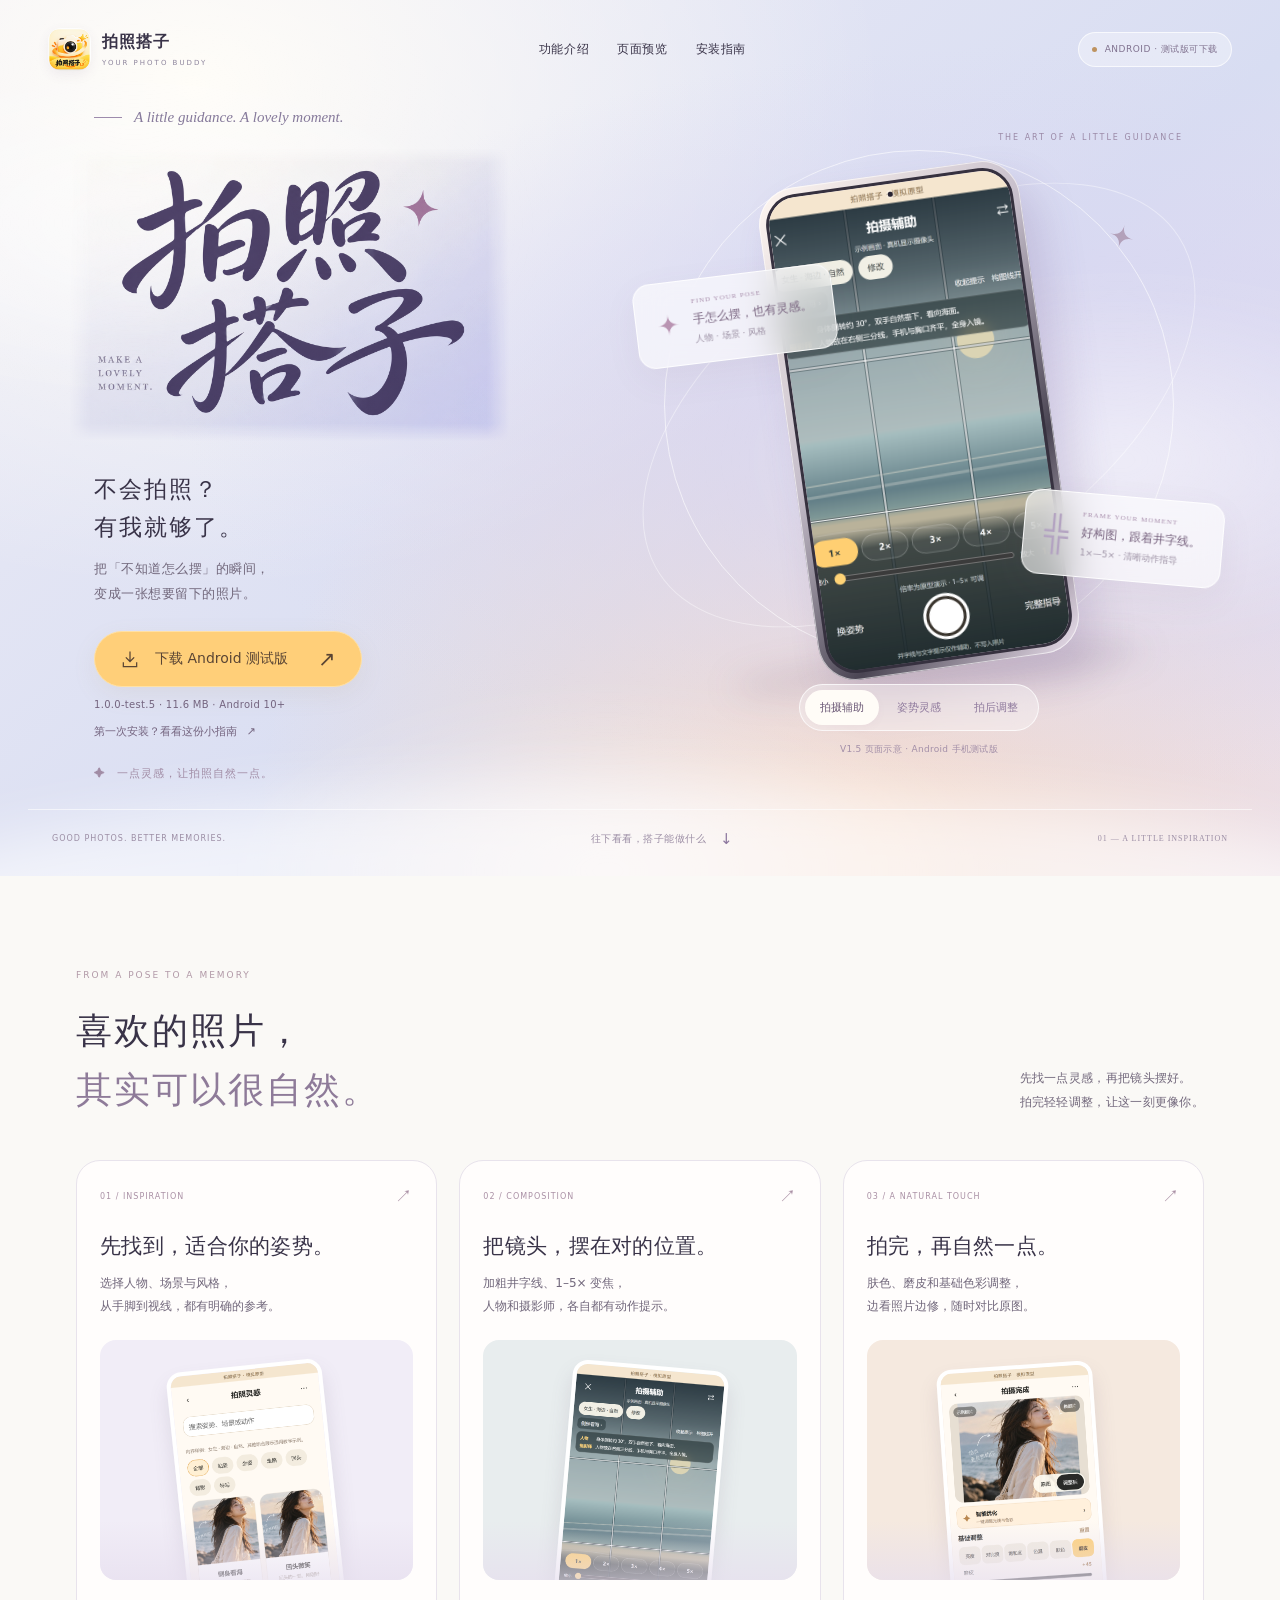
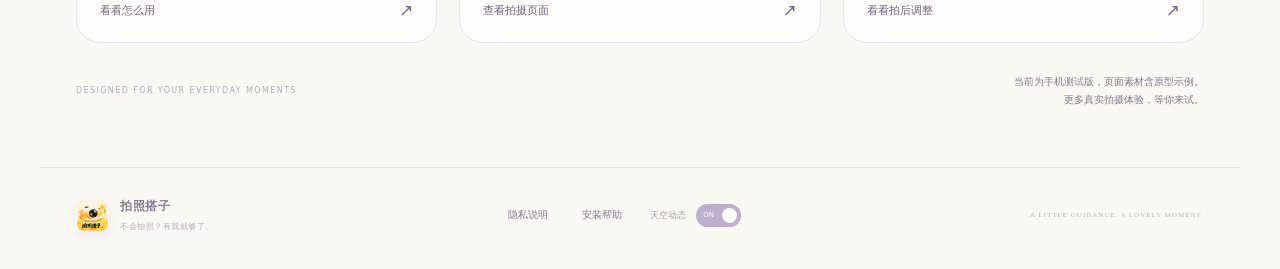
==== commit 9aaf547d: "Use the user-selected calligraphic wordmark on the official website" ====
--- a/index.html
+++ b/index.html
@@ -1,9 +1,9 @@
 <!doctype html>
-<html lang="zh-CN"><head><meta charset="utf-8"><meta name="viewport" content="width=device-width,initial-scale=1,viewport-fit=cover"><meta name="theme-color" content="#eeedf8"><meta name="description" content="拍照搭子1.0，不会拍照？有我就够了。姿势灵感、井字构图与自然修图，下载 Android 手机测试版。"><title>拍照搭子1.0 · 不会拍照？有我就够了。</title><link rel="icon" href="assets/icon.png"><link rel="preload" href="assets/fonts/pose-title.ttf" as="font" type="font/ttf" crossorigin><link rel="stylesheet" href="style.css?v=20261013-ui2"></head>
+<html lang="zh-CN"><head><meta charset="utf-8"><meta name="viewport" content="width=device-width,initial-scale=1,viewport-fit=cover"><meta name="theme-color" content="#eeedf8"><meta name="description" content="拍照搭子1.0，不会拍照？有我就够了。姿势灵感、井字构图与自然修图，下载 Android 手机测试版。"><title>拍照搭子1.0 · 不会拍照？有我就够了。</title><link rel="icon" href="assets/icon.png"><link rel="stylesheet" href="style.css?v=20261013-wordmark"></head>
 <body><a class="skip-link" href="#download">跳到安装包下载</a><main>
 <section class="stage" id="home"><div class="sky" aria-hidden="true"><div class="cloud c1"></div><div class="cloud c2"></div><div class="cloud c3"></div><div class="horizon"></div></div>
 <header class="topbar"><a class="brand" href="#home"><img src="assets/icon.png" alt="拍照搭子图标"><span>拍照搭子<small>YOUR PHOTO BUDDY</small></span></a><nav class="nav" aria-label="官网导航"><button data-dialog="features">功能介绍</button><button data-dialog="gallery">页面预览</button><button data-dialog="install">安装指南</button></nav><span class="release"><i></i> ANDROID · 手机测试版</span></header>
-<div class="hero"><section class="intro"><p class="eyebrow"><span class="eyebrow-line"></span>A little guidance. A lovely moment.</p><div class="title-lockup"><h1 aria-label="拍照搭子"><span>拍照</span><span class="title-second">搭子</span></h1><span class="title-star"><svg viewBox="0 0 40 40" aria-hidden="true"><path d="M20 2C20 14 14 20 2 20C14 20 20 26 20 38C20 26 26 20 38 20C26 20 20 14 20 2Z"/></svg></span><span class="title-side" aria-hidden="true">MAKE A<br>LOVELY<br>MOMENT.</span></div><p class="slogan">不会拍照？<br><strong>有我就够了。</strong></p><p class="role">把「不知道怎么摆」的瞬间，<br>变成一张想要留下的照片。</p>
+<div class="hero"><section class="intro"><p class="eyebrow"><span class="eyebrow-line"></span>A little guidance. A lovely moment.</p><div class="title-lockup"><h1 aria-label="拍照搭子"><img class="selected-wordmark" src="assets/wordmark-selected.png" width="1536" height="1024" alt="拍照搭子" fetchpriority="high"></h1></div><p class="slogan">不会拍照？<br><strong>有我就够了。</strong></p><p class="role">把「不知道怎么摆」的瞬间，<br>变成一张想要留下的照片。</p>
 <section class="download-area" id="download" aria-label="Android 安装包下载"><button class="download-button" data-download disabled><svg width="20" height="20" viewBox="0 0 24 24" fill="none" stroke="currentColor" stroke-width="1.5" aria-hidden="true"><path d="M12 3v12m-5-5 5 5 5-5M4 16v5h16v-5"/></svg><span data-download-label>正在检查安装包</span><span class="arrow">↗</span></button><p id="release-info">Android 10 及以上 · 正在检查下载文件</p><button class="text-link" data-dialog="install">第一次安装？看看这份小指南 <span>↗</span></button></section><p class="hero-note"><span>✦</span> 一点灵感，让拍照自然一点。</p></section>
 <div class="scene"><div class="orbit orbit-one" aria-hidden="true"></div><div class="orbit orbit-two" aria-hidden="true"></div><span class="scene-label">THE ART OF A LITTLE GUIDANCE</span><div class="phone-shadow" aria-hidden="true"></div><div class="phone" aria-label="APP 原型页面展示"><div class="phone-inner"><img id="phone-screen" src="assets/camera.png" alt="拍摄辅助原型页面"><span class="phone-camera" aria-hidden="true"></span></div></div><div class="float-note pose-note"><span class="note-icon"><svg viewBox="0 0 40 40" aria-hidden="true"><path d="M20 2C20 14 14 20 2 20C14 20 20 26 20 38C20 26 26 20 38 20C26 20 20 14 20 2Z"/></svg></span><div><small>FIND YOUR POSE</small><b>手怎么摆，也有灵感。</b><span class="note-caption">人物 · 场景 · 风格</span></div></div><div class="float-note camera-note"><span class="grid-icon" aria-hidden="true">╬</span><div><small>FRAME YOUR MOMENT</small><b>好构图，跟着井字线。</b><span class="note-caption">1×—5× · 清晰动作指导</span></div></div><span class="scene-star"><svg viewBox="0 0 40 40" aria-hidden="true"><path d="M20 2C20 14 14 20 2 20C14 20 20 26 20 38C20 26 26 20 38 20C26 20 20 14 20 2Z"/></svg></span><div class="screen-switch" aria-label="切换原型展示"><button class="active" data-screen="0" aria-pressed="true">拍摄辅助</button><button data-screen="1" aria-pressed="false">姿势灵感</button><button data-screen="2" aria-pressed="false">拍后调整</button></div><p class="preview-label">V1.5 页面示意 · Android 手机测试版</p></div></div>
 <div class="hero-bottom"><span class="bottom-note">GOOD PHOTOS. BETTER MEMORIES.</span><a href="#experience" class="explore">往下看看，搭子能做什么 <span>↓</span></a><span class="bottom-mark">01 — A LITTLE INSPIRATION</span></div></section>
@@ -13,4 +13,4 @@
 <dialog id="gallery" class="gallery-dialog"><button class="close" aria-label="关闭">×</button><p class="dialog-eyebrow">A FIRST LOOK</p><h2>从灵感，到喜欢的照片。</h2><p class="muted">原型页面示例，部分教学图片为占位素材。</p><div class="gallery-grid"><figure><img src="assets/camera.png" alt="拍摄辅助页面" loading="lazy"><figcaption>01 / 井字构图辅助</figcaption></figure><figure><img src="assets/camera.png" alt="拍摄辅助页面" loading="lazy"><figcaption>02 / 跟着指导拍</figcaption></figure><figure><img src="assets/edit.png" alt="拍后磨皮与基础调整页面" loading="lazy"><figcaption>03 / 自然地调整</figcaption></figure></div></dialog>
 <dialog id="install"><button class="close" aria-label="关闭">×</button><p class="dialog-eyebrow">READY WHEN YOU ARE</p><h2>三个步骤，开始拍照。</h2><div class="availability"><span class="status-dot"></span><p id="install-status">正在检查 Android 测试安装包。</p></div><ol class="install-steps"><li><h3>下载测试版 APK</h3><p>在安卓手机浏览器打开官网，从下载按钮获取测试安装包。</p></li><li><h3>打开安装包</h3><p>在浏览器下载列表找到 APK。按手机系统提示允许当前来源安装应用，再完成安装。</p></li><li><h3>开启相机，开始拍照</h3><p>第一次使用拍照功能时，按提示允许相机权限；不授权仍可浏览姿势。</p></li></ol><p class="footnote">APK 适用于 Android，iPhone 无法安装。最低 Android 10。当前为测试签名的调试包；已安装此前测试版可直接覆盖安装，保留本机收藏和方案。</p><button class="dialog-action" data-download disabled><span data-download-label>正在检查安装包</span></button></dialog>
 <dialog id="privacy"><button class="close" aria-label="关闭">×</button><p class="dialog-eyebrow">YOUR PHOTOS, YOUR MOMENTS</p><h2>关于你的照片。</h2><p>本官网用于产品介绍与发布信息展示，不要求登录，也不提供照片上传入口。页面图片是产品原型演示素材。</p><p>当前测试版在本机保存收藏、历史与设置，人脸处理在手机本地执行，没有照片上传接口。相机权限用于实时取景与拍摄；导入照片使用系统选择器，保存到 Pictures/拍照搭子，不申请麦克风或读取全部相册权限。</p><p>官网未加入广告或访问统计脚本，页面资源与安装包配置从本站加载。托管服务可能处理提供网页所必需的访问日志。当前为手机测试版，尚未发布正式应用商店版本。</p><p class="footnote">产品版本：拍照搭子1.0 · 首发平台：Android</p></dialog>
-<script src="app.js?v=20261013-ui2"></script></body></html>+<script src="app.js?v=20261013-wordmark"></script></body></html>
--- a/style.css
+++ b/style.css
@@ -13,3 +13,10 @@
 @media(max-width:700px){.stage{min-height:0}.topbar{padding:calc(20px + env(safe-area-inset-top)) 24px 12px;gap:12px}.brand{font-size:13px;gap:8px}.brand img{width:37px;height:37px;border-radius:11px}.brand small{font-size:6px;letter-spacing:1px}.nav{display:none}.release{padding:8px 10px;font-size:7px;letter-spacing:.1px}.hero{display:flex;flex-direction:column;padding:0 22px;min-height:0}.intro{padding:26px 0 0;text-align:center;width:100%;display:flex;flex-direction:column;align-items:center}.eyebrow{font-size:12px;margin:0 0 21px;gap:8px}.eyebrow-line{width:20px}.title-lockup{width:100%;max-width:370px}.intro h1{font-size:76px;line-height:1.12;white-space:nowrap;letter-spacing:0;transform:rotate(-4deg)}.intro h1>span{display:inline}.intro h1 .title-second{margin-left:3px}.title-star{width:22px;left:auto;right:-1px;top:-5px}.title-side{display:none}.slogan{font-size:16px;line-height:1.8;margin:20px 0 7px;letter-spacing:1px}.slogan br{display:none}.slogan strong{margin-left:4px}.role{font-size:12px;line-height:1.9;margin-bottom:0}.hero-note{display:none}.download-area{margin:0;width:100%;padding:0;order:2}.intro .download-area{display:none}.hero>.download-area{display:block;text-align:center;margin:18px 0 26px;padding:0 4px}.download-button{width:100%;min-height:55px;font-size:14px;gap:12px}.download-area p{font-size:10px}.text-link{min-height:38px;font-size:11px}.scene{width:100%;height:500px;margin-top:16px;order:1}.scene-label{top:1px;right:7px;font-size:6px;letter-spacing:1.2px}.phone{width:203px;top:32px;padding:6px;border-radius:31px;transform:translateX(-50%) rotate(-7deg)}.phone-inner{border-radius:25px;border-width:2px}.phone-shadow{bottom:63px;height:24px}.orbit-one{width:350px;height:350px;top:44%}.orbit-two{width:415px;height:240px;top:44%}.float-note{min-width:0;gap:8px;padding:12px 13px;border-radius:13px}.pose-note{left:-7px;top:106px}.camera-note{right:-10px;top:300px}.float-note b{font-size:10px}.float-note small{font-size:6px;letter-spacing:.5px;margin-bottom:5px}.note-caption{font-size:7px}.note-icon{width:17px}.grid-icon{font-size:27px}.scene-star{width:20px;right:20px;top:50px}.screen-switch{bottom:32px;padding:4px}.screen-switch button{padding:0 14px;min-height:36px;font-size:10px}.preview-label{bottom:9px;font-size:8px}.hero-bottom{padding:15px 25px 22px;justify-content:center}.bottom-note,.bottom-mark{display:none}.explore{font-size:10px}.experience{padding:58px 22px 34px}.section-heading{display:block;margin-bottom:27px}.section-eyebrow{font-size:8px;letter-spacing:1.3px;margin-bottom:17px}.section-heading h2{font-size:28px;letter-spacing:1px;line-height:1.6}.section-heading>p{font-size:12px;margin-top:16px}.feature-grid{display:block}.feature-card{padding:23px 23px 14px;margin-bottom:16px;border-radius:21px}.feature-top{font-size:8px}.feature-card h3{font-size:22px;margin-top:18px}.feature-card p{font-size:12px;line-height:1.8;margin-bottom:18px}.feature-visual{height:224px}.feature-visual img{width:176px;margin-top:20px}.experience-note{margin-top:22px;display:block}.experience-note>span{font-size:7px}.experience-note>p{font-size:10px;text-align:left;margin-top:12px}.footer{margin:0 22px;padding:25px 0 24px;flex-wrap:wrap;gap:22px}.footer-brand{font-size:11px}.footer-brand img{width:30px;height:30px}.footer-links{width:100%;gap:22px;justify-content:space-between}.footer-links>button{font-size:10px}.motion-setting{font-size:9px}.footer-end{display:block;font-size:7px}.gallery-grid{grid-template-columns:repeat(2,minmax(0,1fr));gap:12px}.gallery-grid figure:last-child{grid-column:1/-1;width:50%;justify-self:center}.gallery-dialog{padding:28px 20px}dialog{padding:32px 24px}dialog h2{font-size:25px}}
 @media(max-width:359px){.topbar{padding-left:18px;padding-right:18px}.hero{padding:0 18px}.intro h1{font-size:63px}.title-star{right:0}.eyebrow{font-size:10px}.scene{height:464px}.phone{width:187px}.pose-note{padding:9px;left:-9px;top:98px}.camera-note{padding:9px;right:-8px;top:276px}.float-note b{font-size:9px}.note-caption{font-size:6px}.slogan{font-size:14px}.release{padding:7px;font-size:6px}.experience{padding-left:18px;padding-right:18px}.feature-card h3{font-size:20px}.hero>.download-area{padding:0}}
 @media(prefers-reduced-motion:reduce){*,*::before,*::after{animation:none!important;transition:none!important;scroll-behavior:auto!important}}
+
+/* The supplied wordmark is displayed intact; blending fades its paper into the sky. */
+.intro{z-index:auto}
+.title-lockup{width:440px;max-width:100%;margin-left:-25px}.intro h1{font-size:0;line-height:0;letter-spacing:0;transform:none}.selected-wordmark{display:block;width:100%;height:auto;mix-blend-mode:multiply;mask-image:linear-gradient(to bottom,transparent,#000 5%,#000 94%,transparent),linear-gradient(to right,transparent,#000 5%,#000 95%,transparent);mask-composite:intersect;-webkit-mask-image:linear-gradient(to bottom,transparent,#000 5%,#000 94%,transparent),linear-gradient(to right,transparent,#000 5%,#000 95%,transparent);-webkit-mask-composite:source-in}
+@media(max-width:1050px) and (min-width:701px){.title-lockup{width:360px;margin-left:-15px}}
+@media(max-width:700px){.title-lockup{width:100%;max-width:385px;margin-left:0}.intro h1{font-size:0;line-height:0;transform:none}.slogan{margin-top:12px}.eyebrow{margin-bottom:12px}}
+@media(max-width:359px){.intro h1{font-size:0}.title-lockup{max-width:320px}}
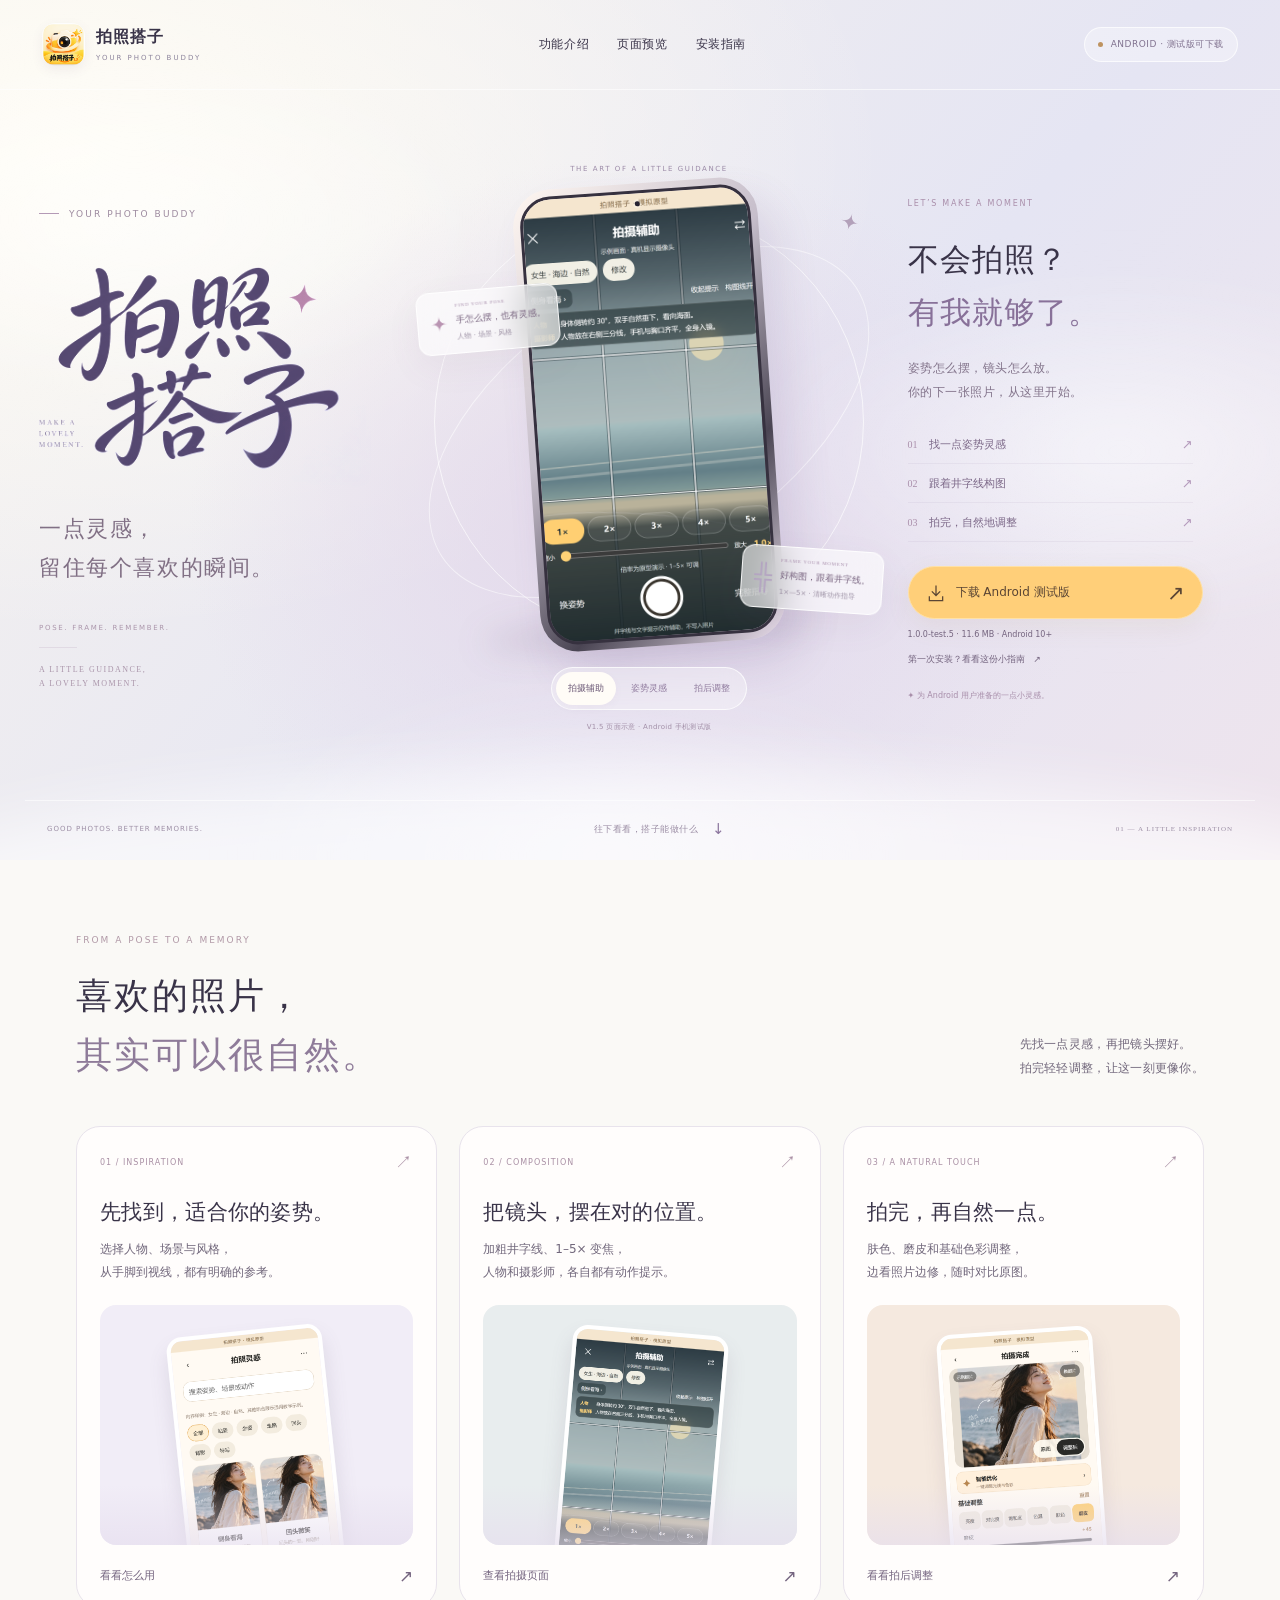
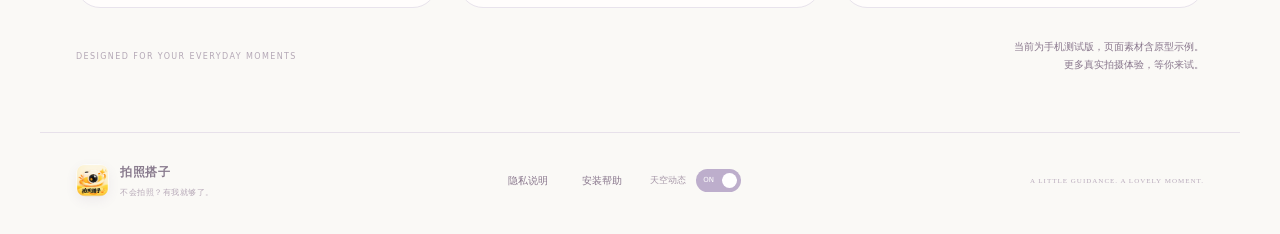
==== commit efee95ea: "Redesign homepage with a balanced three-column product layout and first-screen download" ====
--- a/index.html
+++ b/index.html
@@ -1,11 +1,9 @@
 <!doctype html>
-<html lang="zh-CN"><head><meta charset="utf-8"><meta name="viewport" content="width=device-width,initial-scale=1,viewport-fit=cover"><meta name="theme-color" content="#eeedf8"><meta name="description" content="拍照搭子1.0，不会拍照？有我就够了。姿势灵感、井字构图与自然修图，下载 Android 手机测试版。"><title>拍照搭子1.0 · 不会拍照？有我就够了。</title><link rel="icon" href="assets/icon.png"><link rel="stylesheet" href="style.css?v=20261013-wordmark"></head>
+<html lang="zh-CN"><head><meta charset="utf-8"><meta name="viewport" content="width=device-width,initial-scale=1,viewport-fit=cover"><meta name="theme-color" content="#eeedf8"><meta name="description" content="拍照搭子1.0，不会拍照？有我就够了。姿势灵感、井字构图与自然修图，下载 Android 手机测试版。"><title>拍照搭子1.0 · 不会拍照？有我就够了。</title><link rel="icon" href="assets/icon.png"><link rel="stylesheet" href="style.css?v=20261013-home3"></head>
 <body><a class="skip-link" href="#download">跳到安装包下载</a><main>
 <section class="stage" id="home"><div class="sky" aria-hidden="true"><div class="cloud c1"></div><div class="cloud c2"></div><div class="cloud c3"></div><div class="horizon"></div></div>
 <header class="topbar"><a class="brand" href="#home"><img src="assets/icon.png" alt="拍照搭子图标"><span>拍照搭子<small>YOUR PHOTO BUDDY</small></span></a><nav class="nav" aria-label="官网导航"><button data-dialog="features">功能介绍</button><button data-dialog="gallery">页面预览</button><button data-dialog="install">安装指南</button></nav><span class="release"><i></i> ANDROID · 手机测试版</span></header>
-<div class="hero"><section class="intro"><p class="eyebrow"><span class="eyebrow-line"></span>A little guidance. A lovely moment.</p><div class="title-lockup"><h1 aria-label="拍照搭子"><img class="selected-wordmark" src="assets/wordmark-selected.png" width="1536" height="1024" alt="拍照搭子" fetchpriority="high"></h1></div><p class="slogan">不会拍照？<br><strong>有我就够了。</strong></p><p class="role">把「不知道怎么摆」的瞬间，<br>变成一张想要留下的照片。</p>
-<section class="download-area" id="download" aria-label="Android 安装包下载"><button class="download-button" data-download disabled><svg width="20" height="20" viewBox="0 0 24 24" fill="none" stroke="currentColor" stroke-width="1.5" aria-hidden="true"><path d="M12 3v12m-5-5 5 5 5-5M4 16v5h16v-5"/></svg><span data-download-label>正在检查安装包</span><span class="arrow">↗</span></button><p id="release-info">Android 10 及以上 · 正在检查下载文件</p><button class="text-link" data-dialog="install">第一次安装？看看这份小指南 <span>↗</span></button></section><p class="hero-note"><span>✦</span> 一点灵感，让拍照自然一点。</p></section>
-<div class="scene"><div class="orbit orbit-one" aria-hidden="true"></div><div class="orbit orbit-two" aria-hidden="true"></div><span class="scene-label">THE ART OF A LITTLE GUIDANCE</span><div class="phone-shadow" aria-hidden="true"></div><div class="phone" aria-label="APP 原型页面展示"><div class="phone-inner"><img id="phone-screen" src="assets/camera.png" alt="拍摄辅助原型页面"><span class="phone-camera" aria-hidden="true"></span></div></div><div class="float-note pose-note"><span class="note-icon"><svg viewBox="0 0 40 40" aria-hidden="true"><path d="M20 2C20 14 14 20 2 20C14 20 20 26 20 38C20 26 26 20 38 20C26 20 20 14 20 2Z"/></svg></span><div><small>FIND YOUR POSE</small><b>手怎么摆，也有灵感。</b><span class="note-caption">人物 · 场景 · 风格</span></div></div><div class="float-note camera-note"><span class="grid-icon" aria-hidden="true">╬</span><div><small>FRAME YOUR MOMENT</small><b>好构图，跟着井字线。</b><span class="note-caption">1×—5× · 清晰动作指导</span></div></div><span class="scene-star"><svg viewBox="0 0 40 40" aria-hidden="true"><path d="M20 2C20 14 14 20 2 20C14 20 20 26 20 38C20 26 26 20 38 20C26 20 20 14 20 2Z"/></svg></span><div class="screen-switch" aria-label="切换原型展示"><button class="active" data-screen="0" aria-pressed="true">拍摄辅助</button><button data-screen="1" aria-pressed="false">姿势灵感</button><button data-screen="2" aria-pressed="false">拍后调整</button></div><p class="preview-label">V1.5 页面示意 · Android 手机测试版</p></div></div>
+<div class="hero"><section class="intro"><p class="eyebrow"><span class="eyebrow-line"></span>YOUR PHOTO BUDDY</p><div class="title-lockup"><h1 aria-label="拍照搭子"><img class="selected-wordmark" src="assets/wordmark-selected.png" width="1536" height="1024" alt="拍照搭子" fetchpriority="high"></h1></div><p class="brand-caption">一点灵感，<br>留住每个喜欢的瞬间。</p><div class="brand-signature"><span>POSE. FRAME. REMEMBER.</span><i></i><small>A LITTLE GUIDANCE,<br>A LOVELY MOMENT.</small></div></section><div class="scene"><div class="orbit orbit-one" aria-hidden="true"></div><div class="orbit orbit-two" aria-hidden="true"></div><span class="scene-label">THE ART OF A LITTLE GUIDANCE</span><div class="phone-shadow" aria-hidden="true"></div><div class="phone" aria-label="APP 原型页面展示"><div class="phone-inner"><img id="phone-screen" src="assets/camera.png" alt="拍摄辅助原型页面"><span class="phone-camera" aria-hidden="true"></span></div></div><div class="float-note pose-note"><span class="note-icon"><svg viewBox="0 0 40 40" aria-hidden="true"><path d="M20 2C20 14 14 20 2 20C14 20 20 26 20 38C20 26 26 20 38 20C26 20 20 14 20 2Z"/></svg></span><div><small>FIND YOUR POSE</small><b>手怎么摆，也有灵感。</b><span class="note-caption">人物 · 场景 · 风格</span></div></div><div class="float-note camera-note"><span class="grid-icon" aria-hidden="true">╬</span><div><small>FRAME YOUR MOMENT</small><b>好构图，跟着井字线。</b><span class="note-caption">1×—5× · 清晰动作指导</span></div></div><span class="scene-star"><svg viewBox="0 0 40 40" aria-hidden="true"><path d="M20 2C20 14 14 20 2 20C14 20 20 26 20 38C20 26 26 20 38 20C26 20 20 14 20 2Z"/></svg></span><div class="screen-switch" aria-label="切换原型展示"><button class="active" data-screen="0" aria-pressed="true">拍摄辅助</button><button data-screen="1" aria-pressed="false">姿势灵感</button><button data-screen="2" aria-pressed="false">拍后调整</button></div><p class="preview-label">V1.5 页面示意 · Android 手机测试版</p></div><section class="hero-actions" aria-label="功能与下载"><p class="action-eyebrow">LET’S MAKE A MOMENT</p><h2 class="slogan">不会拍照？<br><strong>有我就够了。</strong></h2><p class="role">姿势怎么摆，镜头怎么放。<br>你的下一张照片，从这里开始。</p><div class="hero-steps"><button data-dialog="features"><span>01</span><b>找一点姿势灵感</b><i>↗</i></button><button data-dialog="gallery"><span>02</span><b>跟着井字线构图</b><i>↗</i></button><button data-dialog="gallery"><span>03</span><b>拍完，自然地调整</b><i>↗</i></button></div><section class="download-area" id="download" aria-label="Android 安装包下载"><button class="download-button" data-download disabled><svg width="20" height="20" viewBox="0 0 24 24" fill="none" stroke="currentColor" stroke-width="1.5" aria-hidden="true"><path d="M12 3v12m-5-5 5 5 5-5M4 16v5h16v-5"/></svg><span data-download-label>正在检查安装包</span><span class="arrow">↗</span></button><p id="release-info">Android 10 及以上 · 正在检查下载文件</p><button class="text-link" data-dialog="install">第一次安装？看看这份小指南 <span>↗</span></button></section><p class="hero-note">✦ 为 Android 用户准备的一点小灵感。</p></section></div>
 <div class="hero-bottom"><span class="bottom-note">GOOD PHOTOS. BETTER MEMORIES.</span><a href="#experience" class="explore">往下看看，搭子能做什么 <span>↓</span></a><span class="bottom-mark">01 — A LITTLE INSPIRATION</span></div></section>
 <section class="experience" id="experience"><div class="section-heading"><div><p class="section-eyebrow">FROM A POSE TO A MEMORY</p><h2>喜欢的照片，<br><em>其实可以很自然。</em></h2></div><p>先找一点灵感，再把镜头摆好。<br>拍完轻轻调整，让这一刻更像你。</p></div><div class="feature-grid"><article class="feature-card"><div class="feature-top"><span>01 / INSPIRATION</span><span>↗</span></div><h3>先找到，适合你的姿势。</h3><p>选择人物、场景与风格，<br>从手脚到视线，都有明确的参考。</p><div class="feature-visual library-visual"><img src="assets/library.png" alt="姿势库原型页面" loading="lazy"></div><button data-dialog="features">看看怎么用 <span>↗</span></button></article><article class="feature-card"><div class="feature-top"><span>02 / COMPOSITION</span><span>↗</span></div><h3>把镜头，摆在对的位置。</h3><p>加粗井字线、1–5× 变焦，<br>人物和摄影师，各自都有动作提示。</p><div class="feature-visual camera-visual"><img src="assets/camera.png" alt="拍摄辅助原型页面" loading="lazy"></div><button data-dialog="gallery">查看拍摄页面 <span>↗</span></button></article><article class="feature-card"><div class="feature-top"><span>03 / A NATURAL TOUCH</span><span>↗</span></div><h3>拍完，再自然一点。</h3><p>肤色、磨皮和基础色彩调整，<br>边看照片边修，随时对比原图。</p><div class="feature-visual edit-visual"><img src="assets/edit.png" alt="照片调整原型页面" loading="lazy"></div><button data-dialog="gallery">看看拍后调整 <span>↗</span></button></article></div><div class="experience-note"><span>DESIGNED FOR YOUR EVERYDAY MOMENTS</span><p>当前为手机测试版，页面素材含原型示例。<br>更多真实拍摄体验，等你来试。</p></div></section>
 <footer class="footer"><a class="brand footer-brand" href="#home"><img src="assets/icon.png" alt=""><span>拍照搭子<small>不会拍照？有我就够了。</small></span></a><div class="footer-links"><button data-dialog="privacy">隐私说明</button><button data-dialog="install">安装帮助</button><div class="motion-setting"><label for="motion-toggle">天空动态</label><button id="motion-toggle" role="switch" aria-checked="true" aria-label="开启或关闭天空动画"><span class="switch-word">ON</span><i></i></button></div></div><span class="footer-end">A LITTLE GUIDANCE. A LOVELY MOMENT.</span></footer></main>
@@ -13,4 +11,4 @@
 <dialog id="gallery" class="gallery-dialog"><button class="close" aria-label="关闭">×</button><p class="dialog-eyebrow">A FIRST LOOK</p><h2>从灵感，到喜欢的照片。</h2><p class="muted">原型页面示例，部分教学图片为占位素材。</p><div class="gallery-grid"><figure><img src="assets/camera.png" alt="拍摄辅助页面" loading="lazy"><figcaption>01 / 井字构图辅助</figcaption></figure><figure><img src="assets/camera.png" alt="拍摄辅助页面" loading="lazy"><figcaption>02 / 跟着指导拍</figcaption></figure><figure><img src="assets/edit.png" alt="拍后磨皮与基础调整页面" loading="lazy"><figcaption>03 / 自然地调整</figcaption></figure></div></dialog>
 <dialog id="install"><button class="close" aria-label="关闭">×</button><p class="dialog-eyebrow">READY WHEN YOU ARE</p><h2>三个步骤，开始拍照。</h2><div class="availability"><span class="status-dot"></span><p id="install-status">正在检查 Android 测试安装包。</p></div><ol class="install-steps"><li><h3>下载测试版 APK</h3><p>在安卓手机浏览器打开官网，从下载按钮获取测试安装包。</p></li><li><h3>打开安装包</h3><p>在浏览器下载列表找到 APK。按手机系统提示允许当前来源安装应用，再完成安装。</p></li><li><h3>开启相机，开始拍照</h3><p>第一次使用拍照功能时，按提示允许相机权限；不授权仍可浏览姿势。</p></li></ol><p class="footnote">APK 适用于 Android，iPhone 无法安装。最低 Android 10。当前为测试签名的调试包；已安装此前测试版可直接覆盖安装，保留本机收藏和方案。</p><button class="dialog-action" data-download disabled><span data-download-label>正在检查安装包</span></button></dialog>
 <dialog id="privacy"><button class="close" aria-label="关闭">×</button><p class="dialog-eyebrow">YOUR PHOTOS, YOUR MOMENTS</p><h2>关于你的照片。</h2><p>本官网用于产品介绍与发布信息展示，不要求登录，也不提供照片上传入口。页面图片是产品原型演示素材。</p><p>当前测试版在本机保存收藏、历史与设置，人脸处理在手机本地执行，没有照片上传接口。相机权限用于实时取景与拍摄；导入照片使用系统选择器，保存到 Pictures/拍照搭子，不申请麦克风或读取全部相册权限。</p><p>官网未加入广告或访问统计脚本，页面资源与安装包配置从本站加载。托管服务可能处理提供网页所必需的访问日志。当前为手机测试版，尚未发布正式应用商店版本。</p><p class="footnote">产品版本：拍照搭子1.0 · 首发平台：Android</p></dialog>
-<script src="app.js?v=20261013-wordmark"></script></body></html>+<script src="app.js?v=20261013-home3"></script></body></html>
--- a/style.css
+++ b/style.css
@@ -16,7 +16,15 @@
 
 /* The supplied wordmark is displayed intact; blending fades its paper into the sky. */
 .intro{z-index:auto}
+.selected-wordmark{filter:brightness(1.12)}
 .title-lockup{width:440px;max-width:100%;margin-left:-25px}.intro h1{font-size:0;line-height:0;letter-spacing:0;transform:none}.selected-wordmark{display:block;width:100%;height:auto;mix-blend-mode:multiply;mask-image:linear-gradient(to bottom,transparent,#000 5%,#000 94%,transparent),linear-gradient(to right,transparent,#000 5%,#000 95%,transparent);mask-composite:intersect;-webkit-mask-image:linear-gradient(to bottom,transparent,#000 5%,#000 94%,transparent),linear-gradient(to right,transparent,#000 5%,#000 95%,transparent);-webkit-mask-composite:source-in}
 @media(max-width:1050px) and (min-width:701px){.title-lockup{width:360px;margin-left:-15px}}
 @media(max-width:700px){.title-lockup{width:100%;max-width:385px;margin-left:0}.intro h1{font-size:0;line-height:0;transform:none}.slogan{margin-top:12px}.eyebrow{margin-bottom:12px}}
 @media(max-width:359px){.intro h1{font-size:0}.title-lockup{max-width:320px}}
+
+/* Home 3: an editorial triptych with the complete download action in the first screen. */
+.stage{height:min(100svh,860px);min-height:660px;display:flex;flex-direction:column;background:#f1edf5}.sky{background:radial-gradient(ellipse at 50% 62%,#e4d8ea 0,transparent 50%),radial-gradient(ellipse at 5% 18%,#fffdf6 0,transparent 48%),linear-gradient(130deg,#f6f3ee,#e5e5f3 60%,#eee4ed)}.topbar{width:100%;max-width:1320px;flex:0 0 auto;padding:23px 42px;border-bottom:1px solid #ffffff9c}.hero{grid-template-columns:minmax(0,1fr) minmax(0,1.22fr) minmax(0,.95fr);gap:28px;width:100%;max-width:1270px;padding:16px 34px 6px;min-height:0;flex:1;align-items:center}.intro{padding:0;display:block;text-align:left}.eyebrow{font-family:inherit;font-style:normal;font-size:9px;letter-spacing:2.1px;gap:10px;margin:0 0 30px;color:#9d8a9f}.eyebrow-line{width:20px;background:#b49ab6}.title-lockup{width:360px;margin-left:-24px;max-width:calc(100% + 20px)}.brand-caption{font-family:var(--serif);font-size:22px;line-height:1.8;letter-spacing:1.6px;color:#817085;margin:20px 0 36px}.brand-signature{display:flex;flex-direction:column;gap:15px;color:#ab96ab}.brand-signature>span{font-size:7px;letter-spacing:1.7px}.brand-signature i{width:38px;height:1px;background:#bbaac044}.brand-signature small{font-family:var(--serif);font-size:8px;letter-spacing:1.5px;line-height:1.8}.scene{height:clamp(440px,calc(100svh - 210px),570px);margin:0;min-width:0}.phone{top:18px;width:clamp(205px,calc((100svh - 310px)*.49),245px);transform:translateX(-50%) rotate(-4deg);box-shadow:16px 25px 40px #6d528b24}.scene-label{top:0;left:0;right:0;text-align:center;font-size:7px;letter-spacing:1.6px}.scene-star{right:10px;top:47px;width:20px}.phone-shadow{bottom:88px;left:12%;width:76%}.orbit-one{width:430px;height:430px;border-color:#ffffffa6;top:45%}.orbit-two{width:495px;height:270px;top:45%;border-color:#fff8}.float-note{padding:11px 12px;min-width:0;border-radius:13px;gap:8px}.float-note small{font-size:5px;letter-spacing:.7px}.float-note b{font-size:9px}.note-caption{font-size:7px}.note-icon{width:18px}.grid-icon{font-size:25px}.pose-note{left:-12px;top:123px;transform:rotate(-5deg)}.camera-note{right:-13px;top:auto;bottom:124px;transform:rotate(4deg)}.screen-switch{bottom:25px;padding:4px}.screen-switch button{font-size:9px;padding:0 12px;min-height:33px}.preview-label{bottom:3px;font-size:7px}.hero-actions{padding:5px 0 5px 10px;min-width:0}.action-eyebrow{font-size:8px;letter-spacing:1.7px;color:#aa8fab;margin:0 0 26px}.hero-actions .slogan{font-family:var(--serif);font-size:31px;line-height:1.7;letter-spacing:1px;margin:0 0 17px}.hero-actions .slogan strong{font-weight:400;color:#887199}.hero-actions .role{font-size:12px;line-height:2;color:#82738a;margin:0 0 21px}.hero-steps{display:grid;gap:0;margin-bottom:24px;max-width:285px}.hero-steps button{display:flex;align-items:center;gap:11px;min-height:39px;width:100%;padding:0;border-bottom:1px solid #9d85aa1c;text-align:left}.hero-steps span{font-family:var(--serif);font-size:10px;color:#aa8fab}.hero-steps b{font-weight:400;font-size:11px;color:#7c6888}.hero-steps i{margin-left:auto;font-style:normal;color:#b49abc;font-size:13px}.hero-steps button:hover b{color:#594564}.hero-actions .download-area{display:block;width:100%;max-width:295px;order:initial;padding:0;margin:0;text-align:left}.hero-actions .download-button{width:100%;font-size:12px;padding:0 17px;min-height:53px;gap:10px}.hero-actions .download-button .arrow{margin-left:auto}.hero-actions .download-area p{font-size:8px;margin-top:11px;letter-spacing:0}.hero-actions .text-link{font-size:9px;min-height:33px}.hero-actions .hero-note{font-family:inherit;font-size:8px;letter-spacing:0;color:#a78da9;margin:14px 0 0}.hero-bottom{width:100%;max-width:1230px;margin:auto;flex:0 0 auto;padding:19px 22px 22px;border-top:1px solid #fff9}.bottom-note,.bottom-mark{font-size:7px}.explore{font-size:9px}.experience{padding-top:75px}
+@media(max-width:1100px) and (min-width:701px){.topbar{padding:20px 27px}.hero{gap:16px;padding:16px 27px;grid-template-columns:minmax(0,.9fr) minmax(0,1.2fr) minmax(0,1fr)}.title-lockup{width:300px;margin-left:-13px}.brand-caption{font-size:18px}.hero-actions{padding-left:0}.hero-actions .slogan{font-size:26px}.hero-actions .role{font-size:11px}.hero-actions .download-button{font-size:11px;padding:0 12px;gap:7px}.hero-actions .download-button svg{width:16px}.float-note{padding:9px 10px;gap:6px}.float-note b{font-size:8px}.note-caption{font-size:6px}.pose-note{left:-8px;top:116px}.camera-note{right:-8px;bottom:125px}.scene-label{font-size:6px;letter-spacing:.8px}.screen-switch button{font-size:8px;padding:0 10px}.hero-bottom{margin:0 27px;width:calc(100% - 54px);padding-left:0;padding-right:0}.nav{gap:18px}.nav button{font-size:10px}.brand-signature>span{font-size:6px}}
+@media(max-width:850px) and (min-width:701px){.stage{height:auto;min-height:720px}.hero{grid-template-columns:minmax(0,1fr) minmax(0,1fr);gap:24px;flex:initial}.intro{grid-column:1;grid-row:1}.scene{grid-column:2;grid-row:1 / span 2;height:520px}.hero-actions{grid-column:1;grid-row:2;padding:0 0 12px}.title-lockup{width:290px}.brand-caption,.brand-signature{display:none}.hero-actions .slogan{font-size:24px;line-height:1.5;margin-bottom:8px}.action-eyebrow{display:none}.hero-actions .role{font-size:10px;margin-bottom:12px}.hero-steps{display:none}.hero-actions .hero-note{display:none}.eyebrow{margin-bottom:15px}.hero-bottom{margin-top:12px}}
+@media(max-width:700px){.stage{height:auto;min-height:0;display:block}.topbar{padding:calc(19px + env(safe-area-inset-top)) 22px 18px}.hero{display:flex;flex-direction:column;gap:0;padding:22px 24px 8px;min-height:0}.intro{width:100%;text-align:center;display:flex;flex-direction:column;align-items:center;padding:0}.eyebrow{font-size:7px;letter-spacing:1.8px;margin:0 0 10px;justify-content:center}.title-lockup{width:280px;max-width:100%;margin:0}.brand-caption{font-size:13px;line-height:1.8;letter-spacing:.8px;margin:9px 0 8px}.brand-caption br{display:none}.brand-signature{display:none}.scene{width:100%;height:456px;margin:10px 0 16px;order:initial}.phone{width:200px;top:19px;transform:translateX(-50%) rotate(-4deg)}.orbit-one{width:330px;height:330px}.orbit-two{width:375px;height:220px}.scene-label{font-size:6px;top:0}.scene-star{top:44px;right:15px}.pose-note{left:-7px;top:102px}.camera-note{right:-9px;bottom:118px}.float-note b{font-size:9px}.screen-switch{bottom:20px}.screen-switch button{padding:0 14px;min-height:33px;font-size:9px}.preview-label{bottom:0;font-size:7px}.hero-actions{width:100%;max-width:430px;text-align:center;padding:0;margin-bottom:16px;order:initial}.action-eyebrow{display:none}.hero-actions .slogan{font-size:21px;line-height:1.6;margin:0 0 10px}.hero-actions .slogan br{display:none}.hero-actions .slogan strong{margin-left:5px}.hero-actions .role{font-size:12px;margin-bottom:15px}.hero-steps{display:flex;gap:12px;max-width:none;justify-content:center;margin:0 0 22px}.hero-steps button{min-height:30px;width:auto;gap:5px;flex:1;justify-content:center;border:0;white-space:nowrap}.hero-steps span{font-size:9px}.hero-steps b{font-size:9px}.hero-steps i{display:none}.hero-actions .download-area{max-width:none;text-align:center}.hero-actions .download-button{min-height:55px;font-size:13px;padding:0 20px;gap:14px}.hero-actions .download-button .arrow{margin-left:5px}.hero-actions .download-area p{font-size:9px}.hero-actions .text-link{font-size:10px}.hero-actions .hero-note{display:none}.hero-bottom{margin:0;width:100%;padding:17px 24px 20px;justify-content:center}.bottom-note,.bottom-mark{display:none}.experience{padding-top:52px}}
+@media(max-width:359px){.hero{padding-left:18px;padding-right:18px}.title-lockup{width:254px}.brand-caption{font-size:11px}.scene{height:425px}.phone{width:185px}.camera-note{bottom:108px}.pose-note{top:90px}.float-note b{font-size:8px}.hero-actions .slogan{font-size:18px}.hero-actions .role{font-size:11px}.hero-steps{gap:2px}.hero-steps b{font-size:8px}.hero-actions .download-button{font-size:12px}}
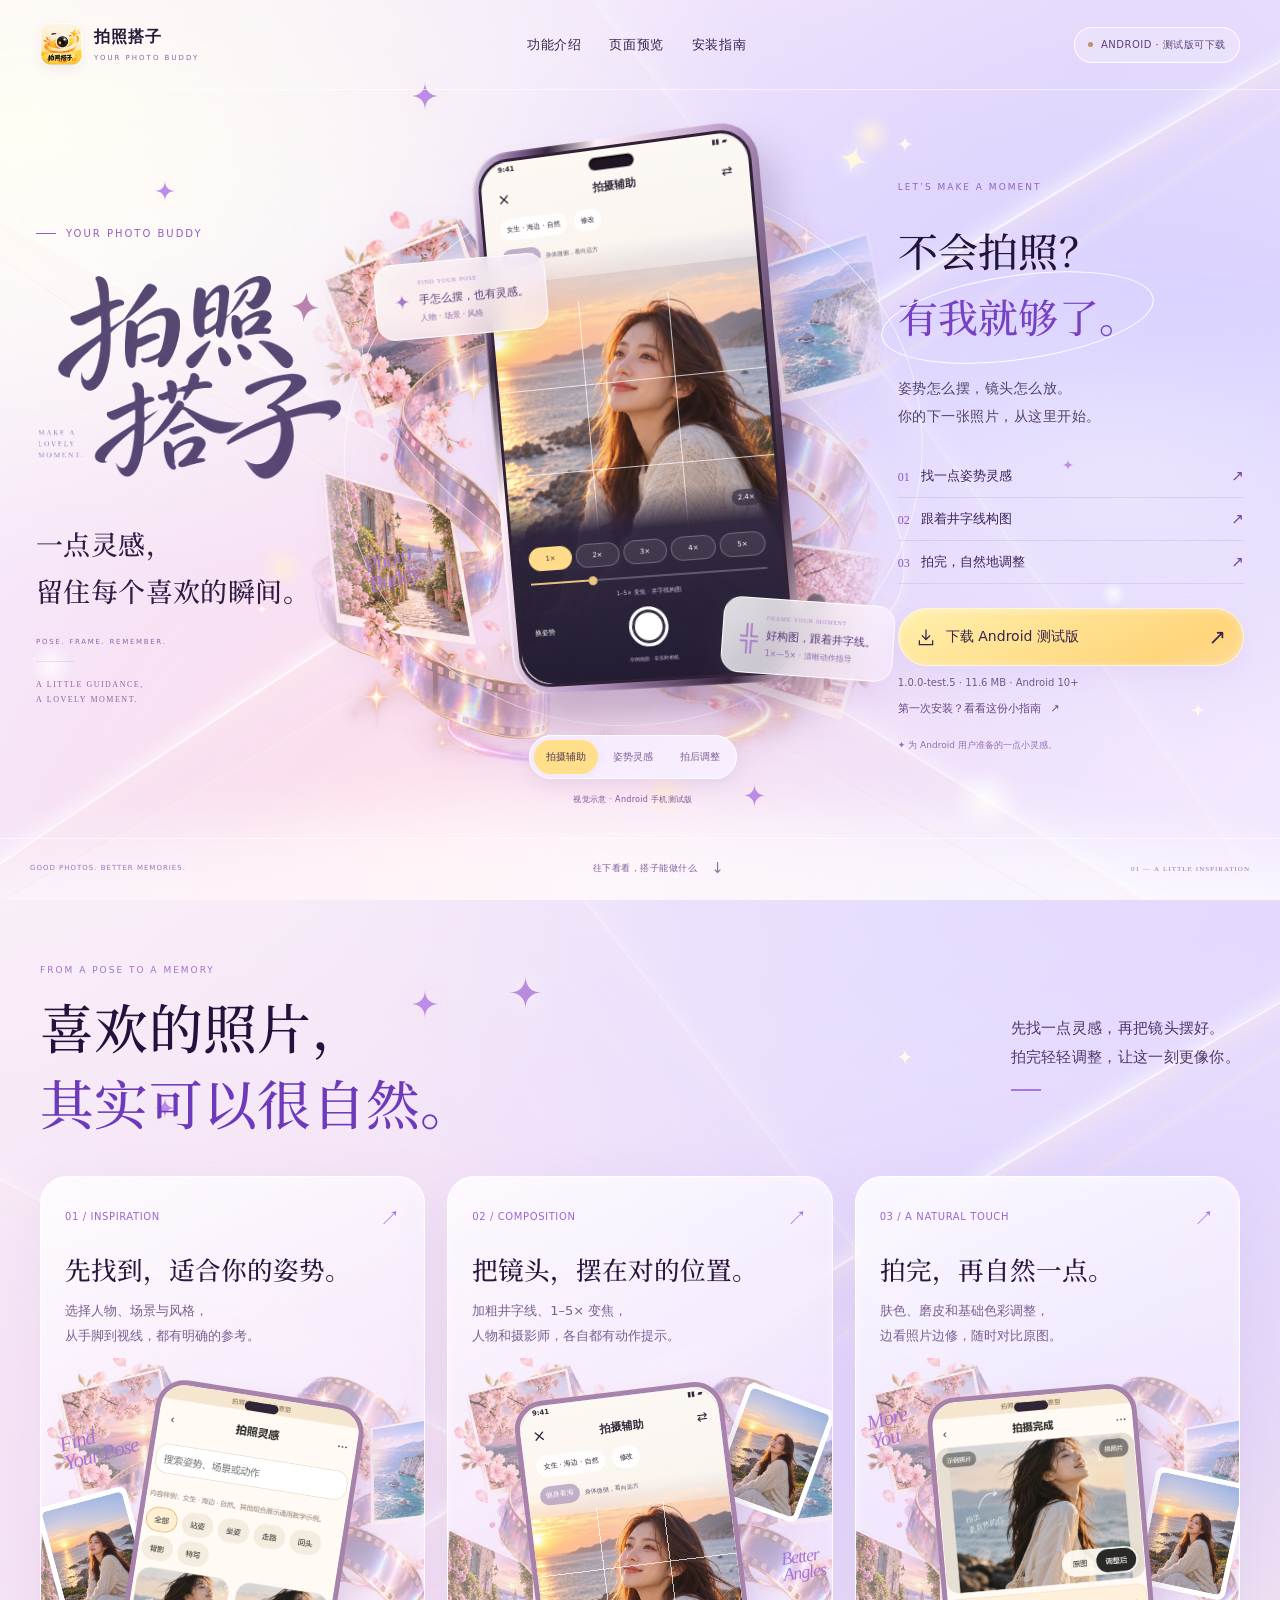
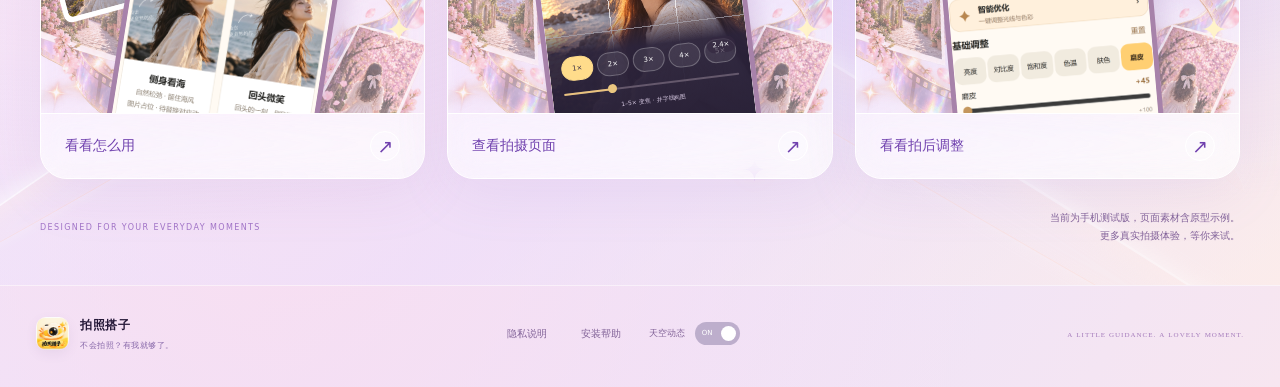
==== commit b2fb2091: "Refresh website with dream film visuals, glass feature cards, and verified Chinese typography" ====
--- a/index.html
+++ b/index.html
@@ -1,14 +1,14 @@
 <!doctype html>
-<html lang="zh-CN"><head><meta charset="utf-8"><meta name="viewport" content="width=device-width,initial-scale=1,viewport-fit=cover"><meta name="theme-color" content="#eeedf8"><meta name="description" content="拍照搭子1.0，不会拍照？有我就够了。姿势灵感、井字构图与自然修图，下载 Android 手机测试版。"><title>拍照搭子1.0 · 不会拍照？有我就够了。</title><link rel="icon" href="assets/icon.png"><link rel="stylesheet" href="style.css?v=20261013-home3"></head>
-<body><a class="skip-link" href="#download">跳到安装包下载</a><main>
+<html lang="zh-CN"><head><meta charset="utf-8"><meta name="viewport" content="width=device-width,initial-scale=1,viewport-fit=cover"><meta name="theme-color" content="#eeedf8"><meta name="description" content="拍照搭子1.0，不会拍照？有我就够了。姿势灵感、井字构图与自然修图，下载 Android 手机测试版。"><title>拍照搭子1.0 · 不会拍照？有我就够了。</title><link rel="icon" href="assets/icon.png"><link rel="preload" href="assets/fonts/dream-serif.ttf" as="font" type="font/ttf" crossorigin><link rel="stylesheet" href="style.css?v=20261013-dream4"></head>
+<body data-style="dream4"><a class="skip-link" href="#download">跳到安装包下载</a><main>
 <section class="stage" id="home"><div class="sky" aria-hidden="true"><div class="cloud c1"></div><div class="cloud c2"></div><div class="cloud c3"></div><div class="horizon"></div></div>
 <header class="topbar"><a class="brand" href="#home"><img src="assets/icon.png" alt="拍照搭子图标"><span>拍照搭子<small>YOUR PHOTO BUDDY</small></span></a><nav class="nav" aria-label="官网导航"><button data-dialog="features">功能介绍</button><button data-dialog="gallery">页面预览</button><button data-dialog="install">安装指南</button></nav><span class="release"><i></i> ANDROID · 手机测试版</span></header>
-<div class="hero"><section class="intro"><p class="eyebrow"><span class="eyebrow-line"></span>YOUR PHOTO BUDDY</p><div class="title-lockup"><h1 aria-label="拍照搭子"><img class="selected-wordmark" src="assets/wordmark-selected.png" width="1536" height="1024" alt="拍照搭子" fetchpriority="high"></h1></div><p class="brand-caption">一点灵感，<br>留住每个喜欢的瞬间。</p><div class="brand-signature"><span>POSE. FRAME. REMEMBER.</span><i></i><small>A LITTLE GUIDANCE,<br>A LOVELY MOMENT.</small></div></section><div class="scene"><div class="orbit orbit-one" aria-hidden="true"></div><div class="orbit orbit-two" aria-hidden="true"></div><span class="scene-label">THE ART OF A LITTLE GUIDANCE</span><div class="phone-shadow" aria-hidden="true"></div><div class="phone" aria-label="APP 原型页面展示"><div class="phone-inner"><img id="phone-screen" src="assets/camera.png" alt="拍摄辅助原型页面"><span class="phone-camera" aria-hidden="true"></span></div></div><div class="float-note pose-note"><span class="note-icon"><svg viewBox="0 0 40 40" aria-hidden="true"><path d="M20 2C20 14 14 20 2 20C14 20 20 26 20 38C20 26 26 20 38 20C26 20 20 14 20 2Z"/></svg></span><div><small>FIND YOUR POSE</small><b>手怎么摆，也有灵感。</b><span class="note-caption">人物 · 场景 · 风格</span></div></div><div class="float-note camera-note"><span class="grid-icon" aria-hidden="true">╬</span><div><small>FRAME YOUR MOMENT</small><b>好构图，跟着井字线。</b><span class="note-caption">1×—5× · 清晰动作指导</span></div></div><span class="scene-star"><svg viewBox="0 0 40 40" aria-hidden="true"><path d="M20 2C20 14 14 20 2 20C14 20 20 26 20 38C20 26 26 20 38 20C26 20 20 14 20 2Z"/></svg></span><div class="screen-switch" aria-label="切换原型展示"><button class="active" data-screen="0" aria-pressed="true">拍摄辅助</button><button data-screen="1" aria-pressed="false">姿势灵感</button><button data-screen="2" aria-pressed="false">拍后调整</button></div><p class="preview-label">V1.5 页面示意 · Android 手机测试版</p></div><section class="hero-actions" aria-label="功能与下载"><p class="action-eyebrow">LET’S MAKE A MOMENT</p><h2 class="slogan">不会拍照？<br><strong>有我就够了。</strong></h2><p class="role">姿势怎么摆，镜头怎么放。<br>你的下一张照片，从这里开始。</p><div class="hero-steps"><button data-dialog="features"><span>01</span><b>找一点姿势灵感</b><i>↗</i></button><button data-dialog="gallery"><span>02</span><b>跟着井字线构图</b><i>↗</i></button><button data-dialog="gallery"><span>03</span><b>拍完，自然地调整</b><i>↗</i></button></div><section class="download-area" id="download" aria-label="Android 安装包下载"><button class="download-button" data-download disabled><svg width="20" height="20" viewBox="0 0 24 24" fill="none" stroke="currentColor" stroke-width="1.5" aria-hidden="true"><path d="M12 3v12m-5-5 5 5 5-5M4 16v5h16v-5"/></svg><span data-download-label>正在检查安装包</span><span class="arrow">↗</span></button><p id="release-info">Android 10 及以上 · 正在检查下载文件</p><button class="text-link" data-dialog="install">第一次安装？看看这份小指南 <span>↗</span></button></section><p class="hero-note">✦ 为 Android 用户准备的一点小灵感。</p></section></div>
+<div class="dream-ambient" aria-hidden="true"><div class="light-ribbon r1"></div><div class="light-ribbon r2"></div><div class="light-ribbon r3"></div><span class="ambient-star s0" style="--x:12%;--y:20%;--size:22px"><svg viewBox="0 0 40 40" aria-hidden="true"><path d="M20 1C20 13 13 20 1 20C13 20 20 27 20 39C20 27 27 20 39 20C27 20 20 13 20 1Z"/></svg></span><span class="ambient-star s1" style="--x:20%;--y:67%;--size:12px"><svg viewBox="0 0 40 40" aria-hidden="true"><path d="M20 1C20 13 13 20 1 20C13 20 20 27 20 39C20 27 27 20 39 20C27 20 20 13 20 1Z"/></svg></span><span class="ambient-star s2" style="--x:32%;--y:9%;--size:30px"><svg viewBox="0 0 40 40" aria-hidden="true"><path d="M20 1C20 13 13 20 1 20C13 20 20 27 20 39C20 27 27 20 39 20C27 20 20 13 20 1Z"/></svg></span><span class="ambient-star s3" style="--x:45%;--y:42%;--size:10px"><svg viewBox="0 0 40 40" aria-hidden="true"><path d="M20 1C20 13 13 20 1 20C13 20 20 27 20 39C20 27 27 20 39 20C27 20 20 13 20 1Z"/></svg></span><span class="ambient-star s4" style="--x:58%;--y:87%;--size:25px"><svg viewBox="0 0 40 40" aria-hidden="true"><path d="M20 1C20 13 13 20 1 20C13 20 20 27 20 39C20 27 27 20 39 20C27 20 20 13 20 1Z"/></svg></span><span class="ambient-star s5" style="--x:70%;--y:15%;--size:18px"><svg viewBox="0 0 40 40" aria-hidden="true"><path d="M20 1C20 13 13 20 1 20C13 20 20 27 20 39C20 27 27 20 39 20C27 20 20 13 20 1Z"/></svg></span><span class="ambient-star s6" style="--x:83%;--y:51%;--size:12px"><svg viewBox="0 0 40 40" aria-hidden="true"><path d="M20 1C20 13 13 20 1 20C13 20 20 27 20 39C20 27 27 20 39 20C27 20 20 13 20 1Z"/></svg></span><span class="ambient-star s7" style="--x:93%;--y:78%;--size:16px"><svg viewBox="0 0 40 40" aria-hidden="true"><path d="M20 1C20 13 13 20 1 20C13 20 20 27 20 39C20 27 27 20 39 20C27 20 20 13 20 1Z"/></svg></span></div><div class="hero"><section class="intro"><p class="eyebrow"><span class="eyebrow-line"></span>YOUR PHOTO BUDDY</p><div class="title-lockup"><h1 aria-label="拍照搭子"><img class="selected-wordmark" src="assets/wordmark-selected.png" width="1536" height="1024" alt="拍照搭子" fetchpriority="high"></h1></div><p class="brand-caption">一点灵感，<br>留住每个喜欢的瞬间。</p><div class="brand-signature"><span>POSE. FRAME. REMEMBER.</span><i></i><small>A LITTLE GUIDANCE,<br>A LOVELY MOMENT.</small></div></section><div class="scene"><img class="dream-film" src="assets/dream-film.png" alt="" aria-hidden="true"><span class="handwritten hero-hand" aria-hidden="true">Photo<br>Buddy</span><div class="orbit orbit-one" aria-hidden="true"></div><div class="orbit orbit-two" aria-hidden="true"></div><span class="scene-label">THE ART OF A LITTLE GUIDANCE</span><div class="phone-shadow" aria-hidden="true"></div><div class="phone" data-view="camera" aria-label="APP 示意页面展示"><div class="phone-inner"><div class="camera-demo" aria-label="示例人像与拍摄界面，非实时相机"><img class="demo-portrait" src="assets/dream-portrait.png" alt="AI 生成的示例人像"><div class="demo-top"><div class="demo-status"><span>9:41</span><span>▮▮ ▰</span></div><div class="demo-title"><span>×</span><b>拍摄辅助</b><span>⇄</span></div><div class="demo-plan"><span>女生 · 海边 · 自然</span><span>修改</span></div><div class="demo-guidance"><b>侧身看海</b><small>身体微侧，看向远方</small></div></div><div class="demo-grid" aria-hidden="true"></div><span class="demo-ratio">2.4×</span><div class="demo-bottom"><div class="demo-zoom"><span class="active">1×</span><span>2×</span><span>3×</span><span>4×</span><span>5×</span></div><div class="demo-slider"><i></i><b></b></div><p>1–5× 变焦 · 井字线构图</p><div class="demo-shutter-row"><span>换姿势</span><i></i><span>拍摄指导</span></div><small>示例画面 · 非实时相机</small></div></div><img id="phone-screen" src="assets/camera.png" alt="拍摄辅助原型页面"><span class="phone-camera" aria-hidden="true"></span></div></div><div class="float-note pose-note"><span class="note-icon"><svg viewBox="0 0 40 40" aria-hidden="true"><path d="M20 2C20 14 14 20 2 20C14 20 20 26 20 38C20 26 26 20 38 20C26 20 20 14 20 2Z"/></svg></span><div><small>FIND YOUR POSE</small><b>手怎么摆，也有灵感。</b><span class="note-caption">人物 · 场景 · 风格</span></div></div><div class="float-note camera-note"><span class="grid-icon" aria-hidden="true">╬</span><div><small>FRAME YOUR MOMENT</small><b>好构图，跟着井字线。</b><span class="note-caption">1×—5× · 清晰动作指导</span></div></div><span class="scene-star"><svg viewBox="0 0 40 40" aria-hidden="true"><path d="M20 2C20 14 14 20 2 20C14 20 20 26 20 38C20 26 26 20 38 20C26 20 20 14 20 2Z"/></svg></span><div class="screen-switch" aria-label="切换原型展示"><button class="active" data-screen="0" aria-pressed="true">拍摄辅助</button><button data-screen="1" aria-pressed="false">姿势灵感</button><button data-screen="2" aria-pressed="false">拍后调整</button></div><p class="preview-label">视觉示意 · Android 手机测试版</p></div><section class="hero-actions" aria-label="功能与下载"><p class="action-eyebrow">LET’S MAKE A MOMENT</p><h2 class="slogan">不会拍照？<br><strong>有我就够了。</strong></h2><p class="role">姿势怎么摆，镜头怎么放。<br>你的下一张照片，从这里开始。</p><div class="hero-steps"><button data-dialog="features"><span>01</span><b>找一点姿势灵感</b><i>↗</i></button><button data-dialog="gallery"><span>02</span><b>跟着井字线构图</b><i>↗</i></button><button data-dialog="gallery"><span>03</span><b>拍完，自然地调整</b><i>↗</i></button></div><section class="download-area" id="download" aria-label="Android 安装包下载"><button class="download-button" data-download disabled><svg width="20" height="20" viewBox="0 0 24 24" fill="none" stroke="currentColor" stroke-width="1.5" aria-hidden="true"><path d="M12 3v12m-5-5 5 5 5-5M4 16v5h16v-5"/></svg><span data-download-label>正在检查安装包</span><span class="arrow">↗</span></button><p id="release-info">Android 10 及以上 · 正在检查下载文件</p><button class="text-link" data-dialog="install">第一次安装？看看这份小指南 <span>↗</span></button></section><p class="hero-note">✦ 为 Android 用户准备的一点小灵感。</p></section></div>
 <div class="hero-bottom"><span class="bottom-note">GOOD PHOTOS. BETTER MEMORIES.</span><a href="#experience" class="explore">往下看看，搭子能做什么 <span>↓</span></a><span class="bottom-mark">01 — A LITTLE INSPIRATION</span></div></section>
-<section class="experience" id="experience"><div class="section-heading"><div><p class="section-eyebrow">FROM A POSE TO A MEMORY</p><h2>喜欢的照片，<br><em>其实可以很自然。</em></h2></div><p>先找一点灵感，再把镜头摆好。<br>拍完轻轻调整，让这一刻更像你。</p></div><div class="feature-grid"><article class="feature-card"><div class="feature-top"><span>01 / INSPIRATION</span><span>↗</span></div><h3>先找到，适合你的姿势。</h3><p>选择人物、场景与风格，<br>从手脚到视线，都有明确的参考。</p><div class="feature-visual library-visual"><img src="assets/library.png" alt="姿势库原型页面" loading="lazy"></div><button data-dialog="features">看看怎么用 <span>↗</span></button></article><article class="feature-card"><div class="feature-top"><span>02 / COMPOSITION</span><span>↗</span></div><h3>把镜头，摆在对的位置。</h3><p>加粗井字线、1–5× 变焦，<br>人物和摄影师，各自都有动作提示。</p><div class="feature-visual camera-visual"><img src="assets/camera.png" alt="拍摄辅助原型页面" loading="lazy"></div><button data-dialog="gallery">查看拍摄页面 <span>↗</span></button></article><article class="feature-card"><div class="feature-top"><span>03 / A NATURAL TOUCH</span><span>↗</span></div><h3>拍完，再自然一点。</h3><p>肤色、磨皮和基础色彩调整，<br>边看照片边修，随时对比原图。</p><div class="feature-visual edit-visual"><img src="assets/edit.png" alt="照片调整原型页面" loading="lazy"></div><button data-dialog="gallery">看看拍后调整 <span>↗</span></button></article></div><div class="experience-note"><span>DESIGNED FOR YOUR EVERYDAY MOMENTS</span><p>当前为手机测试版，页面素材含原型示例。<br>更多真实拍摄体验，等你来试。</p></div></section>
+<section class="experience" id="experience"><div class="dream-ambient" aria-hidden="true"><div class="light-ribbon r1"></div><div class="light-ribbon r2"></div><div class="light-ribbon r3"></div><span class="ambient-star s0" style="--x:12%;--y:20%;--size:22px"><svg viewBox="0 0 40 40" aria-hidden="true"><path d="M20 1C20 13 13 20 1 20C13 20 20 27 20 39C20 27 27 20 39 20C27 20 20 13 20 1Z"/></svg></span><span class="ambient-star s1" style="--x:20%;--y:67%;--size:12px"><svg viewBox="0 0 40 40" aria-hidden="true"><path d="M20 1C20 13 13 20 1 20C13 20 20 27 20 39C20 27 27 20 39 20C27 20 20 13 20 1Z"/></svg></span><span class="ambient-star s2" style="--x:32%;--y:9%;--size:30px"><svg viewBox="0 0 40 40" aria-hidden="true"><path d="M20 1C20 13 13 20 1 20C13 20 20 27 20 39C20 27 27 20 39 20C27 20 20 13 20 1Z"/></svg></span><span class="ambient-star s3" style="--x:45%;--y:42%;--size:10px"><svg viewBox="0 0 40 40" aria-hidden="true"><path d="M20 1C20 13 13 20 1 20C13 20 20 27 20 39C20 27 27 20 39 20C27 20 20 13 20 1Z"/></svg></span><span class="ambient-star s4" style="--x:58%;--y:87%;--size:25px"><svg viewBox="0 0 40 40" aria-hidden="true"><path d="M20 1C20 13 13 20 1 20C13 20 20 27 20 39C20 27 27 20 39 20C27 20 20 13 20 1Z"/></svg></span><span class="ambient-star s5" style="--x:70%;--y:15%;--size:18px"><svg viewBox="0 0 40 40" aria-hidden="true"><path d="M20 1C20 13 13 20 1 20C13 20 20 27 20 39C20 27 27 20 39 20C27 20 20 13 20 1Z"/></svg></span><span class="ambient-star s6" style="--x:83%;--y:51%;--size:12px"><svg viewBox="0 0 40 40" aria-hidden="true"><path d="M20 1C20 13 13 20 1 20C13 20 20 27 20 39C20 27 27 20 39 20C27 20 20 13 20 1Z"/></svg></span><span class="ambient-star s7" style="--x:93%;--y:78%;--size:16px"><svg viewBox="0 0 40 40" aria-hidden="true"><path d="M20 1C20 13 13 20 1 20C13 20 20 27 20 39C20 27 27 20 39 20C27 20 20 13 20 1Z"/></svg></span></div><div class="section-heading"><span class="section-star" aria-hidden="true"><svg viewBox="0 0 40 40" aria-hidden="true"><path d="M20 1C20 13 13 20 1 20C13 20 20 27 20 39C20 27 27 20 39 20C27 20 20 13 20 1Z"/></svg></span><div><p class="section-eyebrow">FROM A POSE TO A MEMORY</p><h2>喜欢的照片，<br><em>其实可以很自然。</em></h2></div><p>先找一点灵感，再把镜头摆好。<br>拍完轻轻调整，让这一刻更像你。</p></div><div class="feature-grid"><article class="feature-card"><div class="feature-top"><span>01 / INSPIRATION</span><span>↗</span></div><h3>先找到，适合你的姿势。</h3><p>选择人物、场景与风格，<br>从手脚到视线，都有明确的参考。</p><div class="feature-visual library-visual"><img class="feature-film" src="assets/dream-film.png" alt="" aria-hidden="true" loading="lazy"><div class="photo-float"><img src="assets/dream-portrait.png" alt="AI 生成的示例人像" loading="lazy"></div><span class="handwritten feature-hand" aria-hidden="true">Find<br>Your Pose</span><div class="feature-device"><img src="assets/library.png" alt="姿势库原型页面" loading="lazy"><span class="device-camera" aria-hidden="true"></span></div><span class="feature-spark" aria-hidden="true"><svg viewBox="0 0 40 40" aria-hidden="true"><path d="M20 1C20 13 13 20 1 20C13 20 20 27 20 39C20 27 27 20 39 20C27 20 20 13 20 1Z"/></svg></span></div><button data-dialog="features">看看怎么用 <span>↗</span></button></article><article class="feature-card"><div class="feature-top"><span>02 / COMPOSITION</span><span>↗</span></div><h3>把镜头，摆在对的位置。</h3><p>加粗井字线、1–5× 变焦，<br>人物和摄影师，各自都有动作提示。</p><div class="feature-visual camera-visual"><img class="feature-film" src="assets/dream-film.png" alt="" aria-hidden="true" loading="lazy"><div class="photo-float"><img src="assets/dream-portrait.png" alt="AI 生成的示例人像" loading="lazy"></div><span class="handwritten feature-hand" aria-hidden="true">Better<br>Angles</span><div class="feature-device"><div class="camera-demo" aria-label="示例人像与拍摄界面，非实时相机"><img class="demo-portrait" src="assets/dream-portrait.png" alt="AI 生成的示例人像"><div class="demo-top"><div class="demo-status"><span>9:41</span><span>▮▮ ▰</span></div><div class="demo-title"><span>×</span><b>拍摄辅助</b><span>⇄</span></div><div class="demo-plan"><span>女生 · 海边 · 自然</span><span>修改</span></div><div class="demo-guidance"><b>侧身看海</b><small>身体微侧，看向远方</small></div></div><div class="demo-grid" aria-hidden="true"></div><span class="demo-ratio">2.4×</span><div class="demo-bottom"><div class="demo-zoom"><span class="active">1×</span><span>2×</span><span>3×</span><span>4×</span><span>5×</span></div><div class="demo-slider"><i></i><b></b></div><p>1–5× 变焦 · 井字线构图</p><div class="demo-shutter-row"><span>换姿势</span><i></i><span>拍摄指导</span></div><small>示例画面 · 非实时相机</small></div></div></div><span class="feature-spark" aria-hidden="true"><svg viewBox="0 0 40 40" aria-hidden="true"><path d="M20 1C20 13 13 20 1 20C13 20 20 27 20 39C20 27 27 20 39 20C27 20 20 13 20 1Z"/></svg></span></div><button data-dialog="gallery">查看拍摄页面 <span>↗</span></button></article><article class="feature-card"><div class="feature-top"><span>03 / A NATURAL TOUCH</span><span>↗</span></div><h3>拍完，再自然一点。</h3><p>肤色、磨皮和基础色彩调整，<br>边看照片边修，随时对比原图。</p><div class="feature-visual edit-visual"><img class="feature-film" src="assets/dream-film.png" alt="" aria-hidden="true" loading="lazy"><div class="photo-float"><img src="assets/dream-portrait.png" alt="AI 生成的示例人像" loading="lazy"></div><span class="handwritten feature-hand" aria-hidden="true">More<br>You</span><div class="feature-device"><img src="assets/edit.png" alt="照片调整原型页面" loading="lazy"><span class="device-camera" aria-hidden="true"></span></div><span class="feature-spark" aria-hidden="true"><svg viewBox="0 0 40 40" aria-hidden="true"><path d="M20 1C20 13 13 20 1 20C13 20 20 27 20 39C20 27 27 20 39 20C27 20 20 13 20 1Z"/></svg></span></div><button data-dialog="gallery">看看拍后调整 <span>↗</span></button></article></div><div class="experience-note"><span>DESIGNED FOR YOUR EVERYDAY MOMENTS</span><p>当前为手机测试版，页面素材含原型示例。<br>更多真实拍摄体验，等你来试。</p></div></section>
 <footer class="footer"><a class="brand footer-brand" href="#home"><img src="assets/icon.png" alt=""><span>拍照搭子<small>不会拍照？有我就够了。</small></span></a><div class="footer-links"><button data-dialog="privacy">隐私说明</button><button data-dialog="install">安装帮助</button><div class="motion-setting"><label for="motion-toggle">天空动态</label><button id="motion-toggle" role="switch" aria-checked="true" aria-label="开启或关闭天空动画"><span class="switch-word">ON</span><i></i></button></div></div><span class="footer-end">A LITTLE GUIDANCE. A LOVELY MOMENT.</span></footer></main>
 <dialog id="features"><button class="close" aria-label="关闭">×</button><p class="dialog-eyebrow">MADE FOR YOUR MOMENTS</p><h2>每一张，都有搭子。</h2><p class="muted">当前提供 Android 手机测试版，可下载安装体验。姿势教学图片仍有示例素材，部分功能仍在验证中。</p><div class="feature-list"><article><span>01</span><div><h3>先找到适合你的姿势</h3><p>选择人物、场景与风格，查看姿势参考与手脚、视线指导。喜欢的姿势可以收藏。</p></div></article><article><span>02</span><div><h3>告诉你怎么拍</h3><p>参考人物站位、摄影师距离、手机高度与构图线。拍摄时可以换姿势，也可以快速修改设置。</p></div></article><article><span>03</span><div><h3>拍完，自然地优化一下</h3><p>照片和调整控件同屏。亮度、对比度、饱和度、色温，以及局部肤色与轻量磨皮，让细节保持自然。</p></div></article></div><p class="footnote">肤色与磨皮已接入 Android 本地处理。相机提供 1–5× 变焦和井字构图线，效果与兼容性需在实际手机验证。V1 不包含实时动作评分、瘦脸或五官重塑。</p><button class="dialog-action" data-dialog="gallery">看看页面预览 →</button></dialog>
 <dialog id="gallery" class="gallery-dialog"><button class="close" aria-label="关闭">×</button><p class="dialog-eyebrow">A FIRST LOOK</p><h2>从灵感，到喜欢的照片。</h2><p class="muted">原型页面示例，部分教学图片为占位素材。</p><div class="gallery-grid"><figure><img src="assets/camera.png" alt="拍摄辅助页面" loading="lazy"><figcaption>01 / 井字构图辅助</figcaption></figure><figure><img src="assets/camera.png" alt="拍摄辅助页面" loading="lazy"><figcaption>02 / 跟着指导拍</figcaption></figure><figure><img src="assets/edit.png" alt="拍后磨皮与基础调整页面" loading="lazy"><figcaption>03 / 自然地调整</figcaption></figure></div></dialog>
 <dialog id="install"><button class="close" aria-label="关闭">×</button><p class="dialog-eyebrow">READY WHEN YOU ARE</p><h2>三个步骤，开始拍照。</h2><div class="availability"><span class="status-dot"></span><p id="install-status">正在检查 Android 测试安装包。</p></div><ol class="install-steps"><li><h3>下载测试版 APK</h3><p>在安卓手机浏览器打开官网，从下载按钮获取测试安装包。</p></li><li><h3>打开安装包</h3><p>在浏览器下载列表找到 APK。按手机系统提示允许当前来源安装应用，再完成安装。</p></li><li><h3>开启相机，开始拍照</h3><p>第一次使用拍照功能时，按提示允许相机权限；不授权仍可浏览姿势。</p></li></ol><p class="footnote">APK 适用于 Android，iPhone 无法安装。最低 Android 10。当前为测试签名的调试包；已安装此前测试版可直接覆盖安装，保留本机收藏和方案。</p><button class="dialog-action" data-download disabled><span data-download-label>正在检查安装包</span></button></dialog>
 <dialog id="privacy"><button class="close" aria-label="关闭">×</button><p class="dialog-eyebrow">YOUR PHOTOS, YOUR MOMENTS</p><h2>关于你的照片。</h2><p>本官网用于产品介绍与发布信息展示，不要求登录，也不提供照片上传入口。页面图片是产品原型演示素材。</p><p>当前测试版在本机保存收藏、历史与设置，人脸处理在手机本地执行，没有照片上传接口。相机权限用于实时取景与拍摄；导入照片使用系统选择器，保存到 Pictures/拍照搭子，不申请麦克风或读取全部相册权限。</p><p>官网未加入广告或访问统计脚本，页面资源与安装包配置从本站加载。托管服务可能处理提供网页所必需的访问日志。当前为手机测试版，尚未发布正式应用商店版本。</p><p class="footnote">产品版本：拍照搭子1.0 · 首发平台：Android</p></dialog>
-<script src="app.js?v=20261013-home3"></script></body></html>+<script src="app.js?v=20261013-dream4"></script></body></html>
--- a/style.css
+++ b/style.css
@@ -28,3 +28,21 @@
 @media(max-width:850px) and (min-width:701px){.stage{height:auto;min-height:720px}.hero{grid-template-columns:minmax(0,1fr) minmax(0,1fr);gap:24px;flex:initial}.intro{grid-column:1;grid-row:1}.scene{grid-column:2;grid-row:1 / span 2;height:520px}.hero-actions{grid-column:1;grid-row:2;padding:0 0 12px}.title-lockup{width:290px}.brand-caption,.brand-signature{display:none}.hero-actions .slogan{font-size:24px;line-height:1.5;margin-bottom:8px}.action-eyebrow{display:none}.hero-actions .role{font-size:10px;margin-bottom:12px}.hero-steps{display:none}.hero-actions .hero-note{display:none}.eyebrow{margin-bottom:15px}.hero-bottom{margin-top:12px}}
 @media(max-width:700px){.stage{height:auto;min-height:0;display:block}.topbar{padding:calc(19px + env(safe-area-inset-top)) 22px 18px}.hero{display:flex;flex-direction:column;gap:0;padding:22px 24px 8px;min-height:0}.intro{width:100%;text-align:center;display:flex;flex-direction:column;align-items:center;padding:0}.eyebrow{font-size:7px;letter-spacing:1.8px;margin:0 0 10px;justify-content:center}.title-lockup{width:280px;max-width:100%;margin:0}.brand-caption{font-size:13px;line-height:1.8;letter-spacing:.8px;margin:9px 0 8px}.brand-caption br{display:none}.brand-signature{display:none}.scene{width:100%;height:456px;margin:10px 0 16px;order:initial}.phone{width:200px;top:19px;transform:translateX(-50%) rotate(-4deg)}.orbit-one{width:330px;height:330px}.orbit-two{width:375px;height:220px}.scene-label{font-size:6px;top:0}.scene-star{top:44px;right:15px}.pose-note{left:-7px;top:102px}.camera-note{right:-9px;bottom:118px}.float-note b{font-size:9px}.screen-switch{bottom:20px}.screen-switch button{padding:0 14px;min-height:33px;font-size:9px}.preview-label{bottom:0;font-size:7px}.hero-actions{width:100%;max-width:430px;text-align:center;padding:0;margin-bottom:16px;order:initial}.action-eyebrow{display:none}.hero-actions .slogan{font-size:21px;line-height:1.6;margin:0 0 10px}.hero-actions .slogan br{display:none}.hero-actions .slogan strong{margin-left:5px}.hero-actions .role{font-size:12px;margin-bottom:15px}.hero-steps{display:flex;gap:12px;max-width:none;justify-content:center;margin:0 0 22px}.hero-steps button{min-height:30px;width:auto;gap:5px;flex:1;justify-content:center;border:0;white-space:nowrap}.hero-steps span{font-size:9px}.hero-steps b{font-size:9px}.hero-steps i{display:none}.hero-actions .download-area{max-width:none;text-align:center}.hero-actions .download-button{min-height:55px;font-size:13px;padding:0 20px;gap:14px}.hero-actions .download-button .arrow{margin-left:5px}.hero-actions .download-area p{font-size:9px}.hero-actions .text-link{font-size:10px}.hero-actions .hero-note{display:none}.hero-bottom{margin:0;width:100%;padding:17px 24px 20px;justify-content:center}.bottom-note,.bottom-mark{display:none}.experience{padding-top:52px}}
 @media(max-width:359px){.hero{padding-left:18px;padding-right:18px}.title-lockup{width:254px}.brand-caption{font-size:11px}.scene{height:425px}.phone{width:185px}.camera-note{bottom:108px}.pose-note{top:90px}.float-note b{font-size:8px}.hero-actions .slogan{font-size:18px}.hero-actions .role{font-size:11px}.hero-steps{gap:2px}.hero-steps b{font-size:8px}.hero-actions .download-button{font-size:12px}}
+
+/* Dream 4: real typesetting over dream imagery, never embedded AI text. */
+@font-face{font-family:DreamSerif;src:url('assets/fonts/dream-serif.ttf') format('truetype');font-weight:500;font-style:normal;font-display:swap}
+:root{--serif:DreamSerif,Georgia,"Songti SC","SimSun",serif;--ink:#25133f;--muted:#685780}body{background:radial-gradient(ellipse at 0% 10%,#fffcf0 0,transparent 46%),radial-gradient(ellipse at 92% 32%,#d8ccff 0,transparent 54%),radial-gradient(ellipse at 22% 80%,#fbdeee 0,transparent 52%),linear-gradient(120deg,#f6eefa,#e8e1ff 60%,#f7e6f0);color:var(--ink)}.stage{height:min(100svh,960px);min-height:720px;background:none;overflow:hidden}.sky{background:radial-gradient(ellipse at 2% 15%,#fffdf2 0,transparent 42%),radial-gradient(ellipse at 92% 37%,#d8d1ff 0,transparent 52%),radial-gradient(ellipse at 32% 95%,#ffdfeb 0,transparent 52%),linear-gradient(125deg,#faf0ff,#e9dcfb 60%,#f4eaff)}.sky:after{content:"";position:absolute;inset:0;opacity:.8;background:radial-gradient(circle at 4% 74%,#fff 0,transparent 1.6%),radial-gradient(circle at 22% 63%,#ffeed8 0,transparent 2%),radial-gradient(circle at 77% 89%,#fff 0,transparent 2.7%),radial-gradient(circle at 68% 15%,#fff5dd 0,transparent 1.8%),radial-gradient(circle at 87% 66%,#fff 0,transparent 1%),radial-gradient(circle at 52% 88%,#ffedd7 0,transparent 2.5%)}.cloud{opacity:.62}.dream-ambient{position:absolute;inset:0;pointer-events:none;z-index:0;overflow:hidden}.light-ribbon{position:absolute;width:145%;height:62px;left:-20%;border-top:3px solid #ffffffb3;border-bottom:1px solid #ffd8cb88;border-radius:50%;box-shadow:0 -5px 18px #fff8,inset 0 9px 24px #ffede966;transform:rotate(-32deg)}.r1{top:48%}.r2{top:68%;transform:rotate(31deg);opacity:.65}.r3{top:13%;transform:rotate(52deg);opacity:.35}.ambient-star{position:absolute;left:var(--x);top:var(--y);width:var(--size);height:var(--size);color:#fff9ed;filter:drop-shadow(0 0 12px #ffe6e1)}.ambient-star:nth-child(2n){color:#bb8ce8}.ambient-star svg{width:100%;height:100%;fill:currentColor}.topbar{max-width:1500px;border-bottom:1px solid #fff9;padding:23px 40px;z-index:5}.brand{color:#251838}.brand small{color:#8666a8}.nav button{font-weight:500;color:#35204e;font-size:13px}.release{font-size:10px;color:#594274;border-color:#fffe;background:#ffffff38}.hero{max-width:1460px;grid-template-columns:minmax(0,.96fr) minmax(0,1.37fr) minmax(0,1fr);gap:16px;padding:10px 36px 4px;position:relative;z-index:1}.intro{position:relative}.eyebrow{font-size:10px;letter-spacing:2px;color:#9260cc;margin-bottom:18px}.eyebrow-line{background:#9360ce}.title-lockup{width:420px;max-width:calc(100% + 25px);margin-left:-22px}.selected-wordmark{filter:brightness(1.12);mix-blend-mode:multiply}.brand-caption{font-family:var(--serif);font-weight:500;font-size:27px;line-height:1.75;color:#302048;letter-spacing:.4px;margin:20px 0 24px}.brand-signature>span{color:#9673b0}.brand-signature small{color:#9470ad}.hero-actions{padding-left:7px;position:relative;z-index:3}.action-eyebrow{font-size:9px;color:#9164bd;letter-spacing:2px;margin-bottom:25px}.hero-actions .slogan{font-family:var(--serif);font-weight:500;font-size:40px;line-height:1.65;letter-spacing:.2px;margin-bottom:25px;color:#241338}.hero-actions .slogan strong{font-weight:500;color:#7741c3;position:relative;display:inline-block;white-space:nowrap}.hero-actions .slogan strong:after{content:"";position:absolute;inset:-8px -16px -11px -18px;border:1px solid #fff;border-radius:50%;transform:rotate(-8deg);pointer-events:none}.hero-actions .role{font-size:14px;line-height:2;color:#544069;margin-bottom:25px}.hero-steps{max-width:none;margin-bottom:24px}.hero-steps button{min-height:43px;border-color:#8b58ca26}.hero-steps span{font-size:12px;color:#8f52c0}.hero-steps b{font-size:13px;color:#3c2259}.hero-steps i{color:#71429d;font-size:15px}.hero-actions .download-area{max-width:none}.hero-actions .download-button{min-height:58px;font-size:14px;font-weight:500;color:#37234b;background:linear-gradient(155deg,#fff0ad,#ffd57b 78%,#ffdb98);border:1px solid #fff6df;box-shadow:0 10px 24px #c3a5e321,inset 0 1px 8px #fff6}.hero-actions .download-area p{font-size:10px;color:#6f598a}.hero-actions .text-link{font-size:11px;color:#674784}.hero-actions .hero-note{font-size:9px;color:#9270ae}.hero-bottom{position:relative;z-index:2;max-width:1460px;padding:20px 30px 23px;color:#9b76bb}.explore{color:#805d9f}.scene{height:clamp(480px,calc(100svh - 200px),680px);overflow:visible;perspective:1100px}.dream-film{position:absolute;width:142%;max-width:none;height:111%;left:-21%;top:-3%;object-fit:contain;pointer-events:none;filter:drop-shadow(0 6px 15px #b386d220);opacity:.82}.phone{top:10px;width:clamp(215px,calc((100svh - 252px)*.48),292px);transform:translateX(-50%) rotate(-5deg) rotateY(-9deg);background:linear-gradient(110deg,#ecdaf8,#7d5b89 11%,#38283f 17%,#ffeef6 27%,#b999c7 55%,#362239 85%,#f4dce9);padding:7px;border-radius:39px;box-shadow:17px 26px 35px #70528542,inset 2px 0 2px #fff9}.phone-inner{border-color:#312136;border-radius:32px;background:#fff8fc}.phone-camera{top:8px;width:45px;height:12px;border-radius:20px;left:50%;transform:translateX(-50%);box-shadow:inset 0 1px 3px #000,0 0 0 1px #aaa;z-index:6;background:#201725}.scene-label{display:none}.scene-star{color:#fff8de;filter:drop-shadow(0 0 9px #fff);width:35px;top:15px;right:4px}.orbit{border-color:#fff9;z-index:0}.orbit-one{width:120%;height:80%;top:48%;border-radius:50%;transform:translate(-50%,-50%) rotate(-14deg)}.orbit-two{width:125%;height:42%;top:48%;border-radius:50%;transform:translate(-50%,-50%) rotate(30deg);box-shadow:0 0 15px #ffffff60}.pose-note{top:132px;left:-16px;z-index:4}.camera-note{bottom:130px;right:-19px;z-index:4}.float-note{background:linear-gradient(130deg,#ffffffd9,#f7ebff9c);border:1px solid #fff;backdrop-filter:blur(13px);padding:14px 17px;border-radius:18px;box-shadow:0 15px 30px #a071bc19}.float-note b{font-size:11px;color:#573475}.float-note small{font-size:6px;color:#ad83c9}.note-caption{font-size:8px;color:#8d6da8}.grid-icon,.note-icon{color:#a678c7}.screen-switch{background:#f8f0ffe3;border:1px solid #fff;bottom:28px;box-shadow:0 7px 20px #9b70c224;z-index:5}.screen-switch button{font-size:10px;color:#805d98;min-height:34px}.screen-switch .active{background:#ffdf8a;color:#503753}.preview-label{bottom:2px;color:#83539d;font-size:8px}.handwritten{font-family:Georgia,serif;font-style:italic;color:#a875d8;line-height:.9;letter-spacing:-1px;font-weight:400}.hero-hand{position:absolute;top:62%;left:-25px;z-index:4;font-size:22px;transform:rotate(-16deg)}
+.camera-demo{position:absolute;inset:0;overflow:hidden;color:#fff;background:#dad0ee;border-radius:inherit;font-family:"Microsoft YaHei","PingFang SC",system-ui,sans-serif}.demo-portrait{position:absolute;inset:0;width:100%;height:100%;object-fit:cover;object-position:50% 45%}.demo-top{position:absolute;inset:0 0 auto;background:linear-gradient(#fffaf3f7,#fff9f1e8 76%,#fff9f166);color:#302738;padding:11% 6% 6%;z-index:3}.demo-status{position:absolute;left:7%;right:7%;top:3%;display:flex;justify-content:space-between;font-size:7px;font-weight:600}.demo-title{display:flex;align-items:center;justify-content:space-between;font-size:16px;line-height:1}.demo-title b{font-size:11px;font-weight:600}.demo-title>span:last-child{font-size:13px}.demo-plan{display:flex;gap:7px;margin-top:12px;font-size:7px}.demo-plan>span{background:#ffffffe6;border-radius:12px;padding:6px 7px;white-space:nowrap}.demo-guidance{display:flex;gap:5px;align-items:center;margin-top:9px;line-height:1.5}.demo-guidance b{font-size:7px;background:#9d83b299;border-radius:10px;color:#fff;padding:4px 6px;white-space:nowrap;font-weight:400}.demo-guidance small{font-size:6px;color:#6d5c79}.demo-grid{position:absolute;inset:28% 0 24%;z-index:2;background:linear-gradient(90deg,transparent calc(33.333% - .5px),#ffffffb8 calc(33.333% - .5px),#ffffffb8 calc(33.333% + .5px),transparent calc(33.333% + .5px),transparent calc(66.667% - .5px),#ffffffb8 calc(66.667% - .5px),#ffffffb8 calc(66.667% + .5px),transparent calc(66.667% + .5px)),linear-gradient(0deg,transparent calc(33.333% - .5px),#ffffffb8 calc(33.333% - .5px),#ffffffb8 calc(33.333% + .5px),transparent calc(33.333% + .5px),transparent calc(66.667% - .5px),#ffffffb8 calc(66.667% - .5px),#ffffffb8 calc(66.667% + .5px),transparent calc(66.667% + .5px))}.demo-bottom{position:absolute;inset:auto 0 0;background:linear-gradient(transparent,#2b233bf0 20%,#241c32);padding:18% 6% 6%;z-index:3}.demo-zoom{display:flex;gap:4px;justify-content:center;font-size:7px}.demo-zoom>span{border:1px solid #ffffff40;background:#ffffff14;flex:1;text-align:center;padding:7px 0;border-radius:20px}.demo-zoom .active{background:#ffdc8b;color:#3c3044;border-color:#ffdc8b}.demo-slider{position:relative;height:2px;background:#d1bdcc54;margin:12px 0 0;border-radius:5px}.demo-slider>i{display:block;width:27%;height:100%;background:#e9c27e}.demo-slider>b{position:absolute;width:9px;height:9px;border-radius:50%;background:#ebc780;left:25%;top:-3.5px}.demo-bottom p{font-size:6px;text-align:center;margin:10px 0;color:#d5c7e0}.demo-shutter-row{display:flex;justify-content:space-between;align-items:center;font-size:7px}.demo-shutter-row>i{width:40px;height:40px;border-radius:50%;border:3px solid #fff;box-shadow:inset 0 0 0 3px #393048;background:#fff}.demo-bottom>small{font-size:5px;display:block;text-align:center;color:#dacbe3;margin-top:9px}.demo-ratio{position:absolute;right:6%;bottom:31%;padding:4px 6px;border-radius:12px;background:#33283faa;font-size:7px;z-index:4}.phone[data-view=camera] #phone-screen{visibility:hidden}.phone[data-view=screen] .camera-demo{display:none}
+.experience{max-width:none;width:100%;position:relative;isolation:isolate;padding:65px max(40px,calc((100% - 1420px)/2)) 40px;background:radial-gradient(ellipse at 7% 55%,#fbdff04d,transparent 50%),radial-gradient(ellipse at 86% 54%,#cabaff4d,transparent 50%),linear-gradient(140deg,#f8eefa8c,#e9dfff66 65%,#fff1e68c);overflow:hidden}.experience .dream-ambient{z-index:-1}.section-heading{position:relative;margin-bottom:35px;align-items:center;gap:40px}.section-heading h2{font-family:var(--serif);font-weight:500;font-size:clamp(32px,4.2vw,59px);line-height:1.42;letter-spacing:.3px;color:#25113c}.section-heading em{color:#6d3abb}.section-eyebrow{order:2;color:#a172ca;font-size:9px;letter-spacing:2px;margin-bottom:13px}.section-heading>p{font-size:15px;line-height:1.9;color:#4e356c;margin:0;max-width:340px}.section-heading>p:after{content:"";display:block;width:30px;height:2px;background:#ab76e4;margin-top:18px}.section-star{position:absolute;left:39%;top:10px;width:35px;color:#b78cda;filter:drop-shadow(0 0 12px #fff);z-index:-1}.section-star svg{fill:currentColor;width:100%;height:100%}.feature-grid{gap:22px;position:relative;z-index:1}.feature-card{background:linear-gradient(155deg,#fffc,#f6ebff99 58%,#fff6);border:1px solid #fff;border-radius:27px;padding:25px 24px 0;overflow:hidden;box-shadow:0 15px 55px #a67cc91c, inset 0 1px 10px #fff6;backdrop-filter:blur(14px)}.feature-top{font-size:10px;color:#9c65d1;letter-spacing:.6px}.feature-top>span:last-child{color:#a573e4;font-size:20px}.feature-card h3{font-family:var(--serif);font-weight:500;font-size:clamp(21px,2vw,28px);line-height:1.5;color:#2a163f;margin:18px 0 11px;letter-spacing:0}.feature-card p{font-size:13px;line-height:1.9;color:#79608e;position:relative;z-index:4;margin-bottom:10px}.feature-visual{height:355px;overflow:hidden;background:none;border-radius:0;margin:0 -24px;position:relative}.feature-visual:after{display:none}.feature-film{position:absolute!important;width:118%!important;max-width:none!important;height:118%!important;object-fit:contain!important;left:-9%;top:0;border:0!important;border-radius:0!important;box-shadow:none!important;transform:rotate(8deg)!important;opacity:.58;margin:0!important}.feature-device{position:absolute;left:50%;top:32px;width:210px;aspect-ratio:9/17;transform:translateX(-50%) rotate(7deg);border:5px solid #a782aa;border-radius:29px;background:#fff8f0;box-shadow:10px 12px 22px #7550922b;overflow:hidden}.feature-device>img{width:100%!important;margin:0!important;border:0!important;border-radius:23px!important;transform:none!important;height:100%;object-fit:cover}.library-visual .feature-device{transform:translateX(-50%) rotate(9deg)}.edit-visual .feature-device{transform:translateX(-50%) rotate(-5deg)}.camera-visual .feature-device{transform:translateX(-50%) rotate(-7deg)}.device-camera{position:absolute;top:6px;left:50%;transform:translateX(-50%);width:34px;height:9px;background:#302536;border-radius:20px}.photo-float{position:absolute;width:93px;height:119px;right:13px;top:35px;background:#fff;border-radius:8px;padding:5px;transform:rotate(20deg);box-shadow:0 10px 20px #bd97d522;z-index:0}.photo-float img{margin:0!important;width:100%!important;height:100%;object-fit:cover;border:0!important;border-radius:5px!important;transform:none!important;box-shadow:none!important}.edit-visual .photo-float{right:2px;top:116px;transform:rotate(12deg)}.library-visual .photo-float{right:auto;left:8px;top:137px;transform:rotate(-15deg)}.feature-hand{position:absolute;left:20px;top:68px;font-size:21px;z-index:3;transform:rotate(-15deg)}.camera-visual .feature-hand{left:auto;right:7px;top:190px;font-size:18px;transform:rotate(-8deg)}.edit-visual .feature-hand{top:51px;left:13px}.feature-spark{position:absolute;right:11px;bottom:70px;color:#fff3c9;width:28px;filter:drop-shadow(0 0 8px #fff)}.feature-spark svg{fill:currentColor;width:100%;height:100%}.feature-card>button{min-height:65px;padding:16px 24px;width:calc(100% + 48px);margin:0 -24px;font-size:14px;color:#7041ae;background:#ffffff4d;border-top:1px solid #fff;position:relative;z-index:5;backdrop-filter:blur(15px)}.feature-card>button>span{border:1px solid #fff;background:#ffffff30;border-radius:50%;width:30px;height:30px;text-align:center;line-height:28px;font-size:19px}.experience-note>span{color:#a174c7}.experience-note>p{color:#826299;font-size:10px}.footer{max-width:1420px;border-color:#ffffff7d;background:transparent}.footer-links>button,.motion-setting{color:#826398}.footer-end{color:#a47bbb}
+@media(max-width:1180px) and (min-width:701px){.hero{gap:13px;padding:10px 28px;grid-template-columns:minmax(0,.9fr) minmax(0,1.23fr) minmax(0,1fr)}.title-lockup{width:355px}.brand-caption{font-size:23px}.hero-actions .slogan{font-size:33px}.hero-actions .role{font-size:12px}.hero-steps b{font-size:11px}.hero-actions .download-button{font-size:12px;padding:0 12px;gap:7px}.hero-steps button{min-height:40px}.hero-actions .text-link{font-size:10px}.phone{width:clamp(215px,calc((100svh - 275px)*.48),275px)}.float-note{padding:11px 13px}.float-note b{font-size:9px}.pose-note{left:-10px;top:125px}.camera-note{right:-12px;bottom:129px}.hero-hand{font-size:19px;left:-13px}.experience{padding-left:28px;padding-right:28px}.feature-card{padding:22px 20px 0}.feature-card h3{font-size:22px}.feature-card p{font-size:12px}.feature-visual{margin-left:-20px;margin-right:-20px}.feature-card>button{margin-left:-20px;margin-right:-20px;width:calc(100% + 40px);padding-left:20px;padding-right:20px}.feature-device{width:182px}.feature-visual{height:310px}.photo-float{width:75px;height:99px}.feature-hand{font-size:18px;left:10px}.feature-grid{gap:18px}}
+@media(min-width:851px) and (max-height:760px){.stage{height:auto;min-height:720px}.scene{height:510px}.phone{width:231px}.pose-note{top:114px}.hero-actions .slogan{font-size:34px;margin-bottom:16px}.hero-actions .role{margin-bottom:16px}.hero-steps{margin-bottom:18px}.action-eyebrow{margin-bottom:18px}.brand-caption{font-size:23px}.hero-actions .download-button{min-height:53px}}
+@media(max-width:850px) and (min-width:701px){.stage{height:auto;min-height:770px}.hero{grid-template-columns:minmax(0,1fr) minmax(0,1.1fr);gap:20px}.hero-actions{grid-row:2;grid-column:1}.scene{grid-row:1 / span 2;grid-column:2;height:590px}.intro{grid-row:1;grid-column:1}.phone{width:248px}.title-lockup{width:335px}.brand-caption,.brand-signature{display:none}.hero-actions .slogan{font-size:29px;line-height:1.6}.hero-actions .role{font-size:12px}.hero-steps{display:none}.hero-actions .hero-note{display:none}.hero-actions .download-button{font-size:13px}.pose-note{left:-12px;top:160px}.camera-note{bottom:140px}.hero-hand{left:0;font-size:19px}.section-heading h2{font-size:35px}.section-heading>p{font-size:12px}.feature-grid{gap:12px}.feature-card{padding:20px 15px 0}.feature-card h3{font-size:19px}.feature-card p{font-size:11px}.feature-device{width:151px}.feature-visual{height:259px}.feature-hand{font-size:15px}.feature-card>button{font-size:11px;margin-left:-15px;margin-right:-15px;width:calc(100% + 30px);padding:12px 15px}.feature-top{font-size:8px}.feature-card>button>span{width:25px;height:25px;line-height:23px}.hero-bottom{margin-top:15px}}
+@media(max-width:700px){.stage{height:auto;min-height:0}.topbar{padding:19px 21px 18px}.release{font-size:7px;padding:8px 10px}.brand{font-size:13px}.hero{display:flex;gap:0;padding:22px 25px 7px}.eyebrow{font-size:7px;margin-bottom:8px}.title-lockup{width:305px;max-width:100%;margin:0}.brand-caption{font-size:15px;line-height:1.7;margin:11px 0 8px;letter-spacing:.4px}.scene{height:535px;width:100%;margin:17px 0 17px;perspective:900px}.phone{width:224px;top:15px;padding:6px;border-radius:34px}.phone-inner{border-radius:28px;border-width:2px}.phone-camera{width:37px;height:10px;top:7px}.dream-film{width:146%;height:111%;left:-23%;top:-1%;opacity:.8}.orbit-one{width:120%;height:80%}.orbit-two{width:125%;height:38%}.float-note{padding:11px 13px;border-radius:14px;gap:7px}.float-note b{font-size:9px}.float-note small{font-size:5px}.note-caption{font-size:7px}.pose-note{left:-9px;top:125px}.camera-note{right:-9px;bottom:123px}.hero-hand{font-size:18px;left:-8px;top:66%}.scene-star{width:26px;right:8px;top:18px}.screen-switch{bottom:24px}.screen-switch button{font-size:9px;min-height:33px;padding:0 13px}.preview-label{bottom:1px;font-size:7px}.hero-actions{padding:0;text-align:center;width:100%;margin-bottom:20px}.hero-actions .slogan{font-size:25px;line-height:1.7;margin:0 0 16px}.hero-actions .slogan br{display:none}.hero-actions .slogan strong{margin-left:6px}.hero-actions .role{font-size:12px;line-height:1.9;margin-bottom:16px}.hero-steps{display:flex;gap:8px;max-width:none;justify-content:center;margin-bottom:23px}.hero-steps button{min-height:32px;gap:5px;border:0;white-space:nowrap;justify-content:center;flex:1}.hero-steps span{font-size:9px}.hero-steps b{font-size:9px}.hero-steps i{display:none}.hero-actions .download-area{text-align:center;width:100%;max-width:none}.hero-actions .download-button{font-size:14px;min-height:57px;padding:0 22px;gap:14px;justify-content:center}.hero-actions .download-button .arrow{margin-left:5px}.hero-actions .download-area p{font-size:10px}.hero-actions .text-link{font-size:11px}.hero-actions .hero-note{display:none}.hero-bottom{margin:0;width:100%;padding:18px 25px;justify-content:center}.experience{padding:48px 22px 33px}.section-heading{display:block;margin-bottom:26px}.section-heading h2{font-size:32px;line-height:1.5}.section-heading>p{font-size:12px;line-height:1.9;margin-top:19px}.section-heading>p:after{margin-top:12px}.section-star{left:auto;right:2px;top:28px;width:23px}.section-eyebrow{font-size:7px;letter-spacing:1px}.feature-grid{display:block}.feature-card{padding:24px 23px 0;border-radius:25px;margin-bottom:20px}.feature-card h3{font-size:25px;margin-top:17px}.feature-card p{font-size:12px}.feature-top{font-size:9px}.feature-visual{height:325px;margin:0 -23px}.feature-device{width:200px;top:26px}.feature-film{width:120%!important;height:120%!important;left:-10%}.feature-card>button{margin:0 -23px;width:calc(100% + 46px);min-height:61px;padding:14px 23px;font-size:13px}.feature-card>button>span{width:29px;height:29px;line-height:27px}.photo-float{width:86px;height:110px}.feature-hand{font-size:19px;left:12px;top:55px}.camera-visual .feature-hand{font-size:17px;right:7px;top:178px}.experience-note>p{font-size:9px}.footer{margin:0 22px}.demo-title b{font-size:10px}.demo-plan{font-size:6px}.demo-guidance b{font-size:6px}.demo-guidance small{font-size:5px}}
+@media(max-width:359px){.hero{padding-left:18px;padding-right:18px}.title-lockup{width:271px}.brand-caption{font-size:13px}.scene{height:486px}.phone{width:204px}.float-note{padding:9px 10px}.float-note b{font-size:8px}.pose-note{top:116px}.camera-note{bottom:114px}.hero-actions .slogan{font-size:22px}.hero-actions .role{font-size:11px}.hero-steps{gap:2px}.hero-steps b{font-size:8px}.hero-actions .download-button{font-size:13px}.section-heading h2{font-size:28px}.feature-card{padding:23px 19px 0}.feature-card h3{font-size:22px}.feature-visual{height:300px;margin-left:-19px;margin-right:-19px}.feature-device{width:181px}.feature-hand{font-size:17px}.feature-card>button{margin-left:-19px;margin-right:-19px;width:calc(100% + 38px);padding-left:19px;padding-right:19px}}
+
+.feature-device .camera-demo .demo-portrait{width:100%!important;height:100%;margin:0!important;border:0!important;border-radius:0!important;transform:none!important;box-shadow:none!important}
+.intro{z-index:2;mix-blend-mode:multiply}
+.hero{z-index:auto}
+.scene{z-index:1}
+.feature-device .demo-bottom p{font-size:6px;line-height:1.5;margin:10px 0;color:#d5c7e0;position:static}
+@media(min-width:701px){.dream-film{width:122%;left:-18%;height:108%;top:-1%;mask-image:linear-gradient(90deg,transparent 0,#000 12%,#000 82%,transparent 100%)}}
